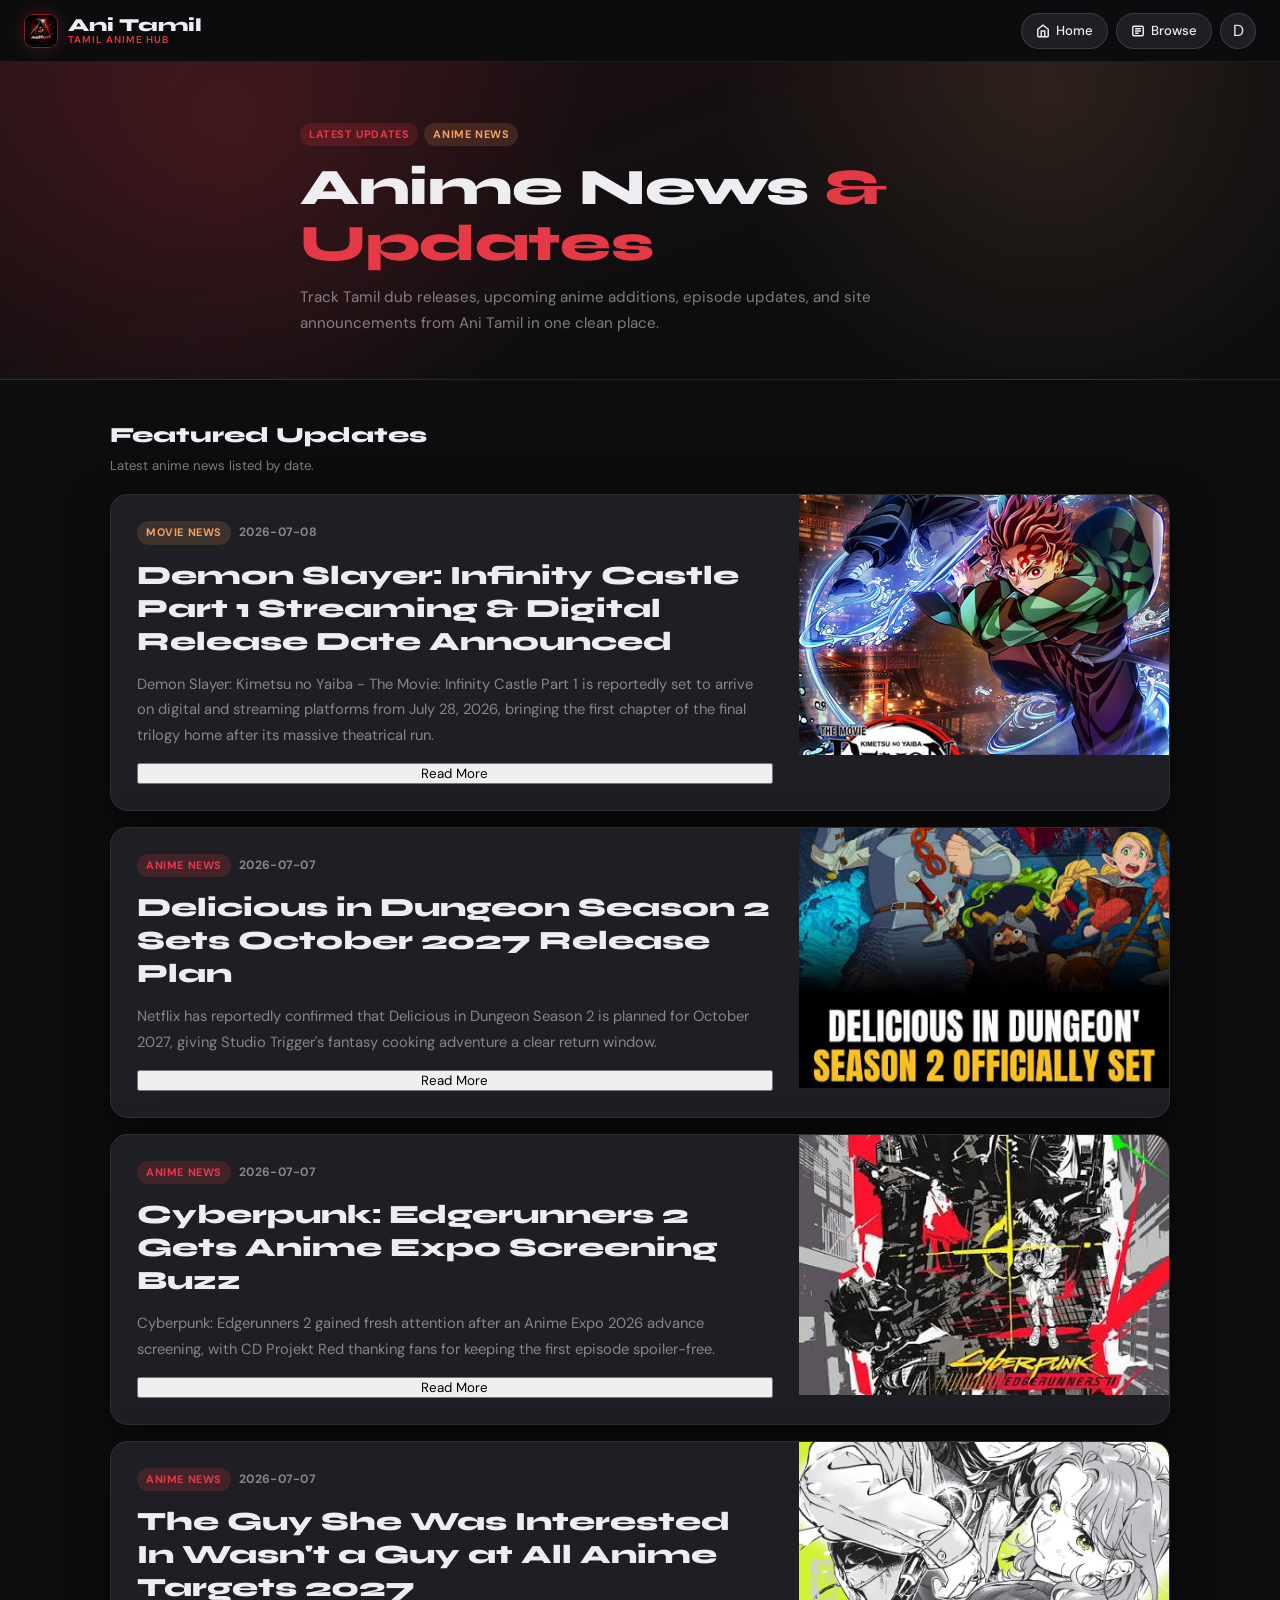
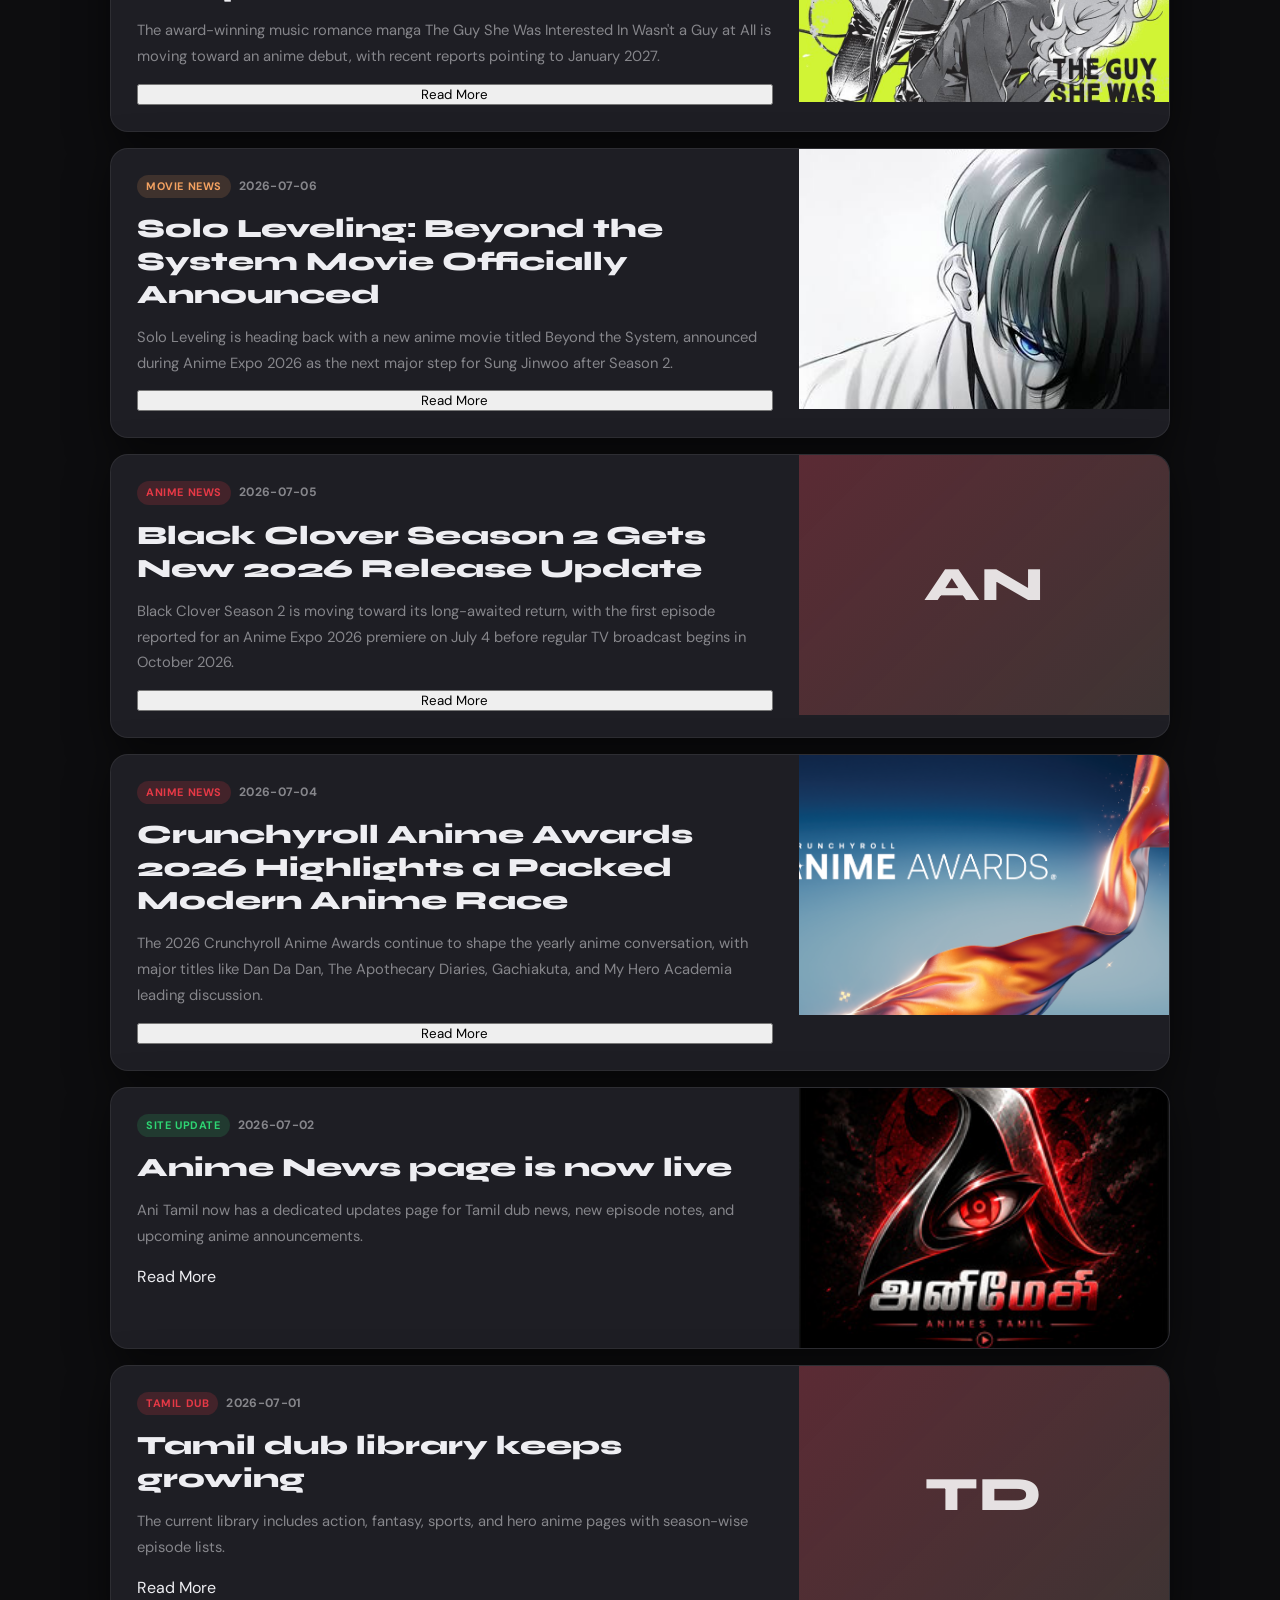
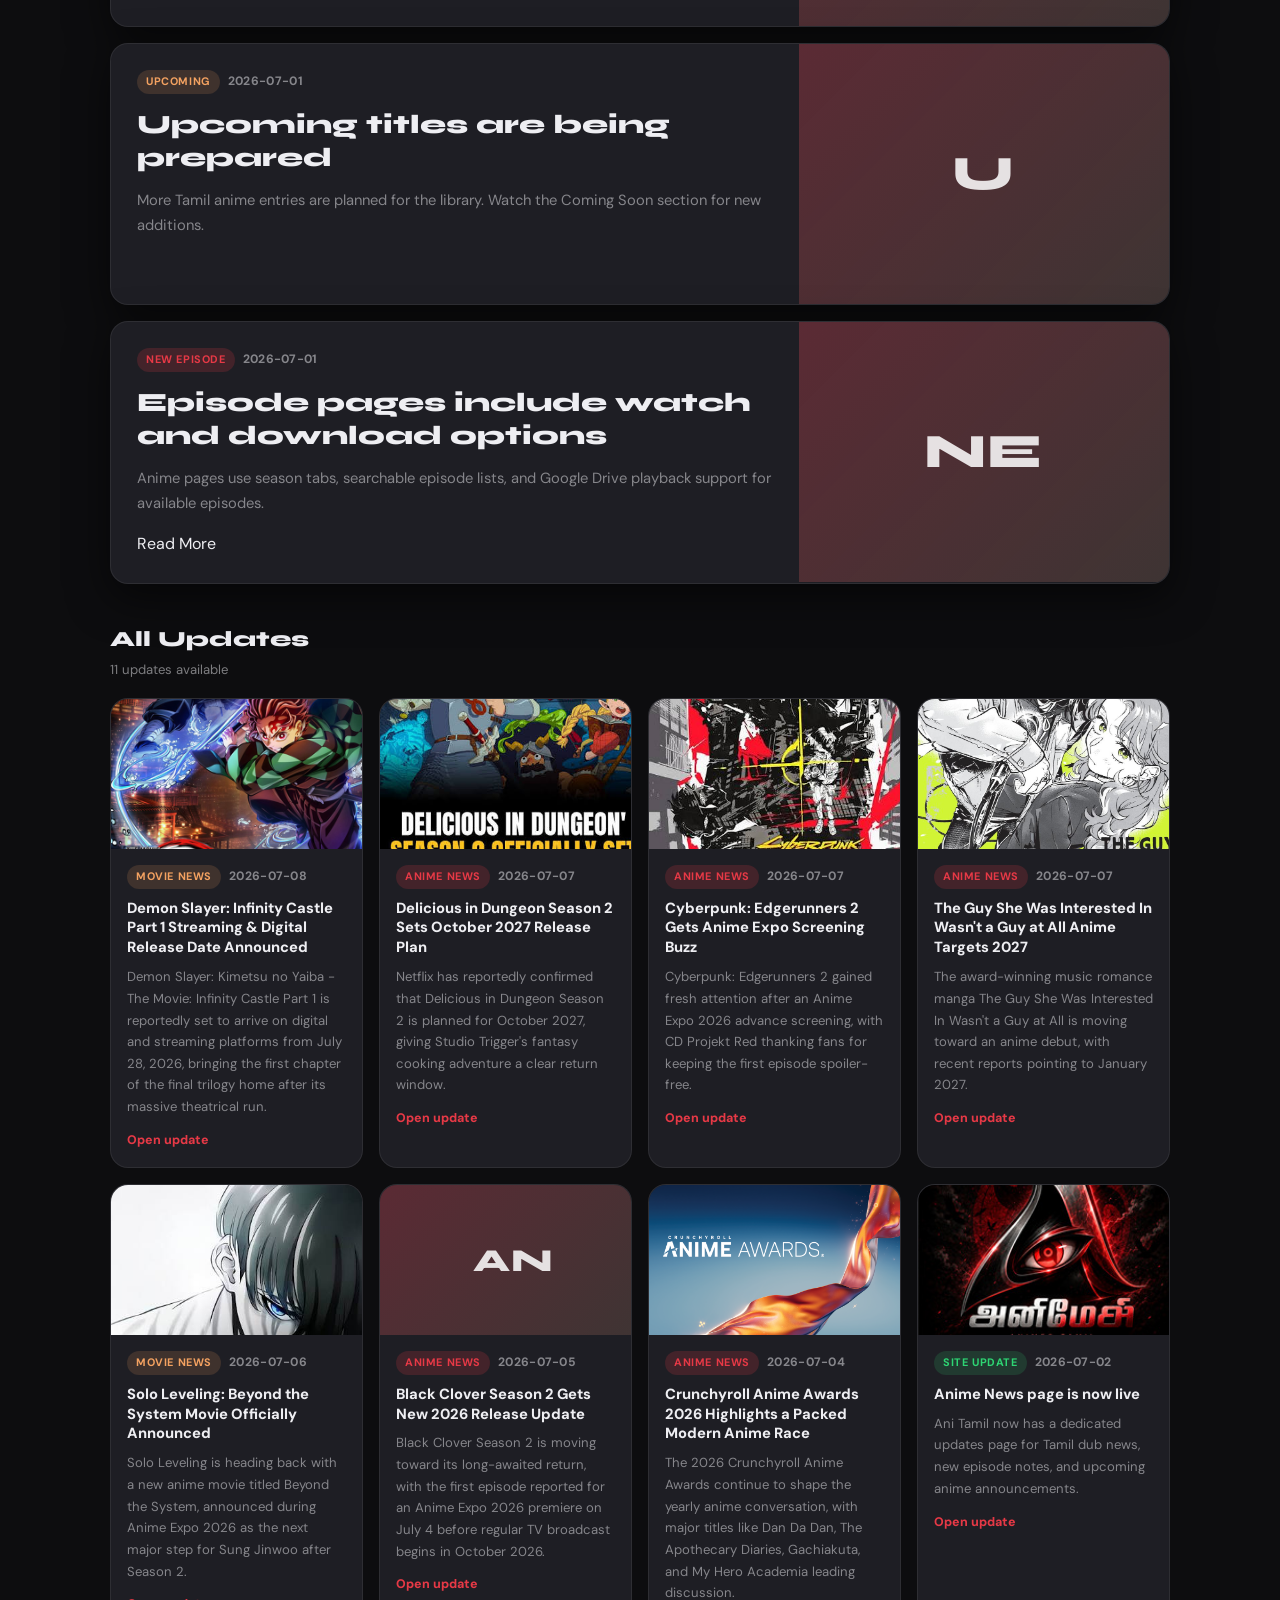
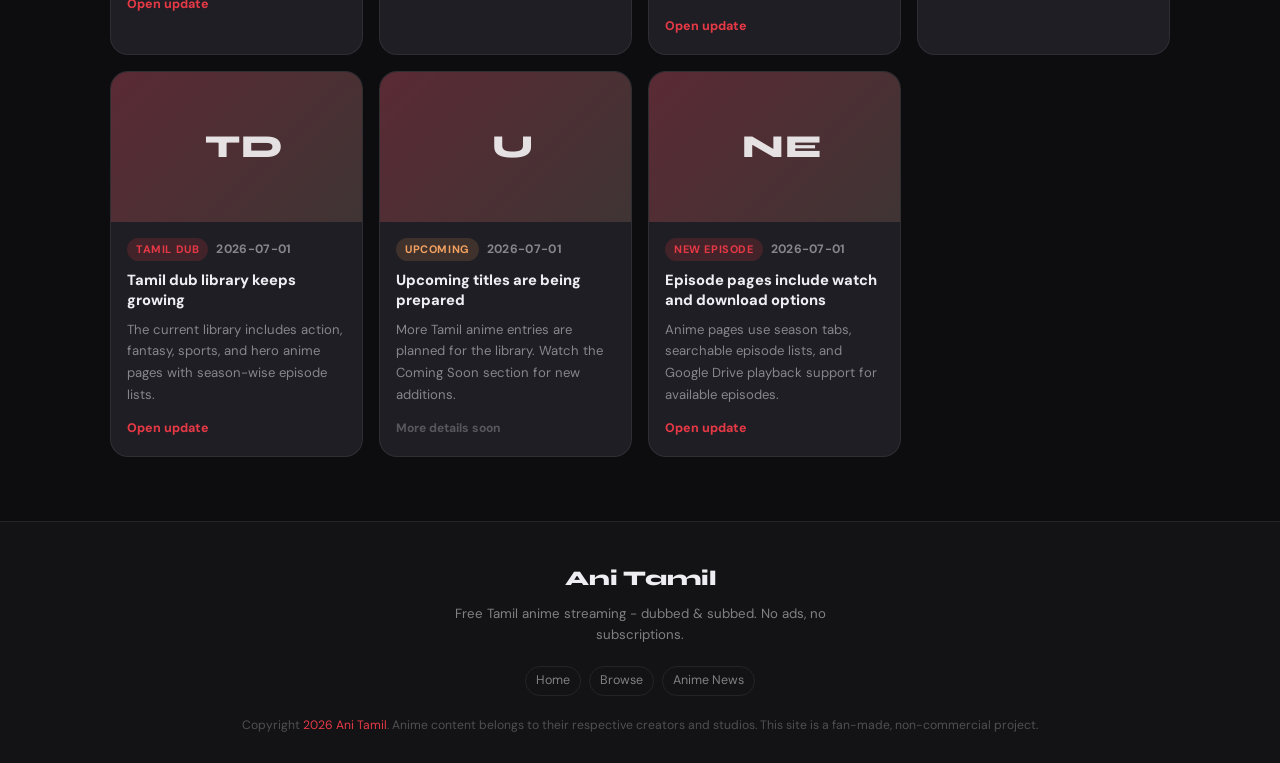
==== ANIMES-NEWS.html @ 76992965 "10" ====
<!DOCTYPE html>
<html lang="en" data-theme="dark">
<head>
  <meta charset="UTF-8" />
  <meta name="viewport" content="width=device-width, initial-scale=1.0" />
  <meta name="google-site-verification" content="Bs-zn-4_h5NOEnhNXeSkznOBG7yhEcJbRddoLscS0Bg" />

  <link rel="canonical" href="https://ani-tamil.me/ANIMES-NEWS.html" />
  <meta name="robots" content="index, follow">
  <link rel="icon" type="image/png" href="ani-tamil-logo-nav.jpg" />
  <script async src="https://www.googletagmanager.com/gtag/js?id=G-4DX2DXGVDZ"></script>
  <script>
    window.dataLayer = window.dataLayer || [];
    function gtag() { dataLayer.push(arguments); }
    gtag('js', new Date());
    gtag('config', 'G-4DX2DXGVDZ');
  </script>
  <title>Anime News & Updates | Ani Tamil</title>
  <meta name="description" content="Latest Ani Tamil anime updates, Tamil dub news, upcoming releases, and site announcements." />
  <meta property="og:title" content="Anime News & Updates | Ani Tamil" />
  <meta property="og:description" content="Follow the latest anime updates, Tamil dub releases, and Ani Tamil site announcements." />
  <meta property="og:url" content="https://ani-tamil.me/ANIMES-NEWS.html" />
  <meta name="twitter:card" content="summary_large_image" />
  <link rel="stylesheet" href="style.css" />
  <link rel="stylesheet" href="ANIMES-NEWS.css" />
</head>
<body>

<nav class="navbar">
  <a href="index.html" class="nav-brand">
    <img class="nav-logo" src="ani-tamil-logo-nav.jpg" alt="Ani Tamil logo" width="34" height="34" decoding="async" />
    <div class="nav-title">
      Ani Tamil
      <span>Tamil Anime Hub</span>
    </div>
  </a>
  <div class="nav-spacer"></div>
  <div class="nav-actions">
    <a href="index.html" class="nav-btn">
      <svg width="14" height="14" viewBox="0 0 24 24" fill="none" stroke="currentColor" stroke-width="2.5"><path d="M3 9l9-7 9 7v11a2 2 0 0 1-2 2H5a2 2 0 0 1-2-2z"/><polyline points="9 22 9 12 15 12 15 22"/></svg>
      <span>Home</span>
    </a>
    <a href="home.html" class="nav-btn">
      <svg width="14" height="14" viewBox="0 0 24 24" fill="none" stroke="currentColor" stroke-width="2.5"><rect x="3" y="4" width="18" height="16" rx="2"/><path d="M7 8h10M7 12h10M7 16h6"/></svg>
      <span>Browse</span>
    </a>
    <button class="theme-toggle" id="themeToggle" aria-label="Toggle theme">D</button>
  </div>
</nav>

<section class="news-hero">
  <div class="container news-hero-inner">
    <div class="news-kicker fade-up">
      <span class="badge badge-red">Latest Updates</span>
      <span class="badge badge-gold">Anime News</span>
    </div>
    <h1 class="news-title fade-up delay-1">Anime News <span>& Updates</span></h1>
    <p class="news-subtitle fade-up delay-2">
      Track Tamil dub releases, upcoming anime additions, episode updates, and site announcements from Ani Tamil in one clean place.
    </p>
  </div>
</section>

<main class="news-main">
  <div class="container">
    <div class="news-section-header">
      <div>
        <h2 class="news-section-title">Featured Updates</h2>
        <p class="news-section-sub">Latest anime news listed by date.</p>
      </div>
    </div>

    <section class="featured-card fade-up" id="featuredNews"></section>

    <div class="news-section-header">
      <div>
        <h2 class="news-section-title">All Updates</h2>
        <p class="news-section-sub" id="newsCount">Loading updates...</p>
      </div>
    </div>

    <section class="news-grid" id="newsGrid"></section>
  </div>
</main>

<footer>
  <div class="footer-brand">Ani Tamil</div>
  <p class="footer-desc">Free Tamil anime streaming - dubbed & subbed. No ads, no subscriptions.</p>
  <div class="footer-links">
    <a href="index.html" class="footer-link">Home</a>
    <a href="home.html" class="footer-link">Browse</a>
    <a href="ANIMES-NEWS.html" class="footer-link">Anime News</a>
  </div>
  <div class="footer-copy">
    Copyright <span id="footerYear"></span> <span>Ani Tamil</span>. Anime content belongs to their respective creators and studios.
    This site is a fan-made, non-commercial project.
  </div>
</footer>

<script>
const NEWS_ITEMS = [
  {
    title: 'Demon Slayer: Infinity Castle Part 1 Streaming & Digital Release Date Announced',
    date: '2026-07-08',
    category: 'Movie News',
    summary: 'Demon Slayer: Kimetsu no Yaiba - The Movie: Infinity Castle Part 1 is reportedly set to arrive on digital and streaming platforms from July 28, 2026, bringing the first chapter of the final trilogy home after its massive theatrical run.',
    link: '#demon-slayer-infinity-castle-digital-release',
    image: 'DemonSlayerInfinityCastle-1.jpg',
    article: {
      eyebrow: 'Demon Slayer Movie Update',
      title: 'Demon Slayer: Infinity Castle Part 1 Streaming & Digital Release Date & Time Announced',
      intro: 'The wait is almost over for fans who missed Demon Slayer: Kimetsu no Yaiba - The Movie: Infinity Castle Part 1 in theatres. The first film in the final trilogy is now lined up for a digital and streaming release from July 28, 2026, giving viewers another chance to enter the shifting fortress where Tanjiro, the Hashira, and the Demon Slayer Corps begin their final war against Muzan Kibutsuji.',
      details: [
        'According to current release reports, Crunchyroll is expected to carry the film worldwide from July 28, 2026. Netflix availability is also mentioned for selected Asian regions, while India is expected to receive the movie through Crunchyroll. Digital purchase or pre-order availability may differ by country, so fans should check their local platform listing close to release day.',
        'Infinity Castle Part 1 adapts the opening stretch of the manga\'s final battle arc. After the Hashira Training Arc, Muzan pulls the Demon Slayer Corps into the Infinity Castle, a dangerous, ever-changing stronghold where the remaining Upper Rank demons wait. The movie places Tanjiro, Nezuko, Zenitsu, Inosuke, and the Hashira inside one of the franchise\'s most intense battlefields.',
        'The movie originally opened in Japan on July 18, 2025, before expanding internationally. Its theatrical run became one of the biggest anime movie events of the year, powered by ufotable\'s animation, emotional character moments, and the long-awaited start of Demon Slayer\'s endgame.',
        'For Tamil anime fans, this release is important because it finally makes the film easier to revisit from home after the cinema window. Viewers who want the full emotional impact should finish the Hashira Training Arc before watching, since Infinity Castle begins directly from that setup.'
      ],
      facts: [
        ['Streaming date', 'July 28, 2026'],
        ['Expected platform', 'Crunchyroll'],
        ['Netflix availability', 'Selected Asian regions'],
        ['India availability', 'Expected on Crunchyroll'],
        ['Movie position', 'Part 1 of the final Infinity Castle trilogy']
      ],
      note: 'Release timing can vary by country and platform. Check the local Crunchyroll, Netflix, or Prime Video listing on July 28 for the exact unlock time in your region.'
    }
  },


  {
    title: 'Black Clover Season 2 Gets New 2026 Release Update',
    date: '2026-07-05',
    category: 'Anime News',
    summary: 'Black Clover Season 2 is moving toward its long-awaited return, with the first episode reported for an Anime Expo 2026 premiere on July 4 before regular TV broadcast begins in October 2026.',
    link: '#black-clover-season-2-update',
    image: 'BlackClover-S2.jpg',
    article: {
      eyebrow: 'Black Clover Return Update',
      title: 'Black Clover Season 2 Update: Anime Expo Premiere, October 2026 Broadcast, and Streaming Details',
      intro: 'Black Clover is finally stepping back into the anime spotlight. After years of waiting since the original TV anime ended in March 2021, the new season now has a clearer 2026 path: an early first-episode premiere at Anime Expo 2026, followed by a regular broadcast window in October 2026.',
      details: [
        'The latest update reports that Black Clover Season 2 will screen its first episode at Anime Expo 2026 on July 4, 2026. The special premiere is listed for the Peacock Theater, with director Ayataka Tanemura and Asta voice actor Gakuto Kajiwara expected to appear during the panel.',
        'After that early showcase, the season is scheduled to begin regular broadcasting in October 2026 on TV Tokyo and affiliated Japanese networks. Crunchyroll is also expected to stream the new season for international viewers, making it the main platform to watch for global release updates.',
        'Studio Pierrot returns for the anime, keeping the production connected to the original 170-episode TV run. Ayataka Tanemura, who worked on the later part of the original anime and directed Black Clover: Sword of the Wizard King, is attached as director. Keiichiro Ochi is listed for series composition, with Itsuko Takeda and Kumiko Tokunaga returning on character design duties.',
        'The new season continues the story of Asta and Yuno, two rivals chasing the same impossible dream of becoming the Wizard King. For fans, the important point is that this is not a reboot. It is the long-awaited continuation of the anime after the 2023 Netflix film kept the franchise alive on screen.',
        'One small naming point matters: many international fans remember Black Clover as four seasons because of home-video and streaming divisions. However, this comeback is being promoted as Season 2 in newer announcements because it follows the original continuous Japanese TV run as a new major phase.'
      ],
      facts: [
        ['Anime Expo premiere', 'July 4, 2026'],
        ['TV broadcast window', 'October 2026'],
        ['Japanese network', 'TV Tokyo and affiliates'],
        ['Global streaming', 'Crunchyroll expected'],
        ['Studio', 'Pierrot']
      ],
      note: 'The October 2026 broadcast window is reported, but an exact weekly premiere date and regional streaming time may still be confirmed later by the official platforms.'
    }
  },


  {
    title: 'Solo Leveling: Beyond the System Movie Officially Announced',
    date: '2026-07-06',
    category: 'Movie News',
    summary: 'Solo Leveling is heading back with a new anime movie titled Beyond the System, announced during Anime Expo 2026 as the next major step for Sung Jinwoo after Season 2.',
    link: '#solo-leveling-beyond-the-system-movie',
    image: 'SoloLeveling-BeyondTheSystem.jpg',
    article: {
      eyebrow: 'Solo Leveling Movie Update',
      title: 'Solo Leveling: Beyond the System Movie Announced After Season 2',
      intro: 'Solo Leveling fans finally have the franchise\'s next big anime update. A new movie titled Solo Leveling: Beyond the System was announced during Anime Expo 2026, positioning the project as the next major continuation after the success of Season 2.',
      details: [
        'The announcement confirms that Solo Leveling is moving into a feature-film format rather than immediately revealing a standard Season 3 broadcast window. The movie is expected to continue Sung Jinwoo\'s story, though a full official plot synopsis has not yet been shared.',
        'A teaser-style reveal has been reported, but the production side has not locked in a public release date. That means fans should treat the movie as confirmed, while the theatrical or streaming timing remains open until Aniplex, Crunchyroll, or the production committee gives the next update.',
        'The move makes sense for the franchise. Solo Leveling has been one of the biggest modern action anime titles globally, with A-1 Pictures\' animation, Hiroyuki Sawano\'s music, and Sung Jinwoo\'s power-scaling story helping it break out beyond regular seasonal anime circles.',
        'For viewers catching up, the safest order is Season 1, Season 2: Arise from the Shadow, and then Beyond the System when it releases. Until the official release date lands, fans should watch the franchise\'s official accounts and Crunchyroll news for confirmation.'
      ],
      facts: [
        ['Project', 'Solo Leveling: Beyond the System'],
        ['Format', 'Anime movie'],
        ['Announced at', 'Anime Expo 2026'],
        ['Release date', 'Not announced yet'],
        ['Story status', 'Continuation after Season 2']
      ],
      note: 'The movie is confirmed by current reliable reports, but the exact release date and final plot details are still pending official follow-up.'
    }
  },


  {
    title: 'Delicious in Dungeon Season 2 Sets October 2027 Release Plan',
    date: '2026-07-07',
    category: 'Anime News',
    summary: 'Netflix has reportedly confirmed that Delicious in Dungeon Season 2 is planned for October 2027, giving Studio Trigger\'s fantasy cooking adventure a clear return window.',
    link: '#delicious-in-dungeon-season-2-release',
    image: 'DeliciousInDungeon-S2.jpg',
    article: {
      eyebrow: 'Netflix Anime Update',
      title: 'Delicious in Dungeon Season 2 Planned for October 2027',
      intro: 'Delicious in Dungeon is preparing for its next course. After the first season became one of Netflix\'s standout anime releases, Season 2 is now reportedly planned for an October 2027 premiere window.',
      details: [
        'The update was tied to Anime Expo news, with Netflix and Studio Trigger\'s return keeping the fantasy adventure firmly on the long-term anime calendar. While the date is not immediate, the window gives fans a clearer idea of when Laios and his party will continue their dungeon journey.',
        'Season 1 followed the group as they survived the dungeon by cooking monsters while searching for Falin. Season 2 is expected to push deeper into the manga\'s later story material, with bigger lore, darker turns, and more of the food-meets-fantasy worldbuilding that made the anime stand out.',
        'The long wait may actually help the show. Trigger\'s animation quality and the careful adaptation style were major strengths in Season 1, so a 2027 window suggests the production is being given room instead of being rushed.',
        'For anime fans who enjoy adventure stories with strong character writing, Delicious in Dungeon remains one of the safest recommendations on Netflix.'
      ],
      facts: [
        ['Series', 'Delicious in Dungeon Season 2'],
        ['Release window', 'October 2027'],
        ['Platform', 'Netflix'],
        ['Studio', 'Trigger'],
        ['Genre', 'Fantasy adventure']
      ],
      note: 'The reported window is October 2027. A specific day and global release time may be confirmed closer to launch.'
    }
  },


  {
    title: 'Cyberpunk: Edgerunners 2 Gets Anime Expo Screening Buzz',
    date: '2026-07-07',
    category: 'Anime News',
    summary: 'Cyberpunk: Edgerunners 2 gained fresh attention after an Anime Expo 2026 advance screening, with CD Projekt Red thanking fans for keeping the first episode spoiler-free.',
    link: '#cyberpunk-edgerunners-2-anime-expo-screening',
    image: 'CyberpunkEdgerunners2.jpg',
    article: {
      eyebrow: 'Cyberpunk Anime Update',
      title: 'Cyberpunk: Edgerunners 2 Builds Hype After Anime Expo Screening',
      intro: 'Cyberpunk: Edgerunners 2 is already creating noise before its wide release. After an advance first-episode screening at Anime Expo 2026, CD Projekt Red publicly thanked thousands of attendees for not leaking major spoilers.',
      details: [
        'The screening gave fans an early look at the follow-up to Studio Trigger\'s acclaimed Cyberpunk: Edgerunners. The original anime became a major Netflix hit in 2022, praised for its emotional story, violent Night City energy, and sharp visual identity.',
        'The new project is expected to tell a fresh Cyberpunk story rather than simply repeat David and Lucy\'s arc. That makes the secrecy around the first episode especially important, because the sequel\'s characters, tone, and central conflict are still part of the reveal strategy.',
        'CD Projekt Red\'s response shows how carefully the team is handling early fan access. In an era where major reveals often leak instantly, a spoiler-free premiere gives the anime more room to build official hype.',
        'For viewers, the key takeaway is simple: Edgerunners 2 is active, visible, and moving through public preview stages. Netflix and the Cyberpunk channels should remain the main places to watch for release timing.'
      ],
      facts: [
        ['Project', 'Cyberpunk: Edgerunners 2'],
        ['Event', 'Anime Expo 2026 advance screening'],
        ['Studio connection', 'Studio Trigger'],
        ['Platform expectation', 'Netflix'],
        ['Release timing', 'Awaiting official date']
      ],
      note: 'The screening happened for attendees, but wider release timing should still be treated as pending until Netflix or the official Cyberpunk channels confirm it.'
    }
  },


  {
    title: 'The Guy She Was Interested In Wasn\'t a Guy at All Anime Targets 2027',
    date: '2026-07-07',
    category: 'Anime News',
    summary: 'The award-winning music romance manga The Guy She Was Interested In Wasn\'t a Guy at All is moving toward an anime debut, with recent reports pointing to January 2027.',
    link: '#the-guy-she-was-interested-in-wasnt-a-guy-at-all-anime',
    image: 'TheGuySheWasInterestedIn-WasntAGuyAtAll.jpg',
    article: {
      eyebrow: 'New Anime Adaptation',
      title: 'The Guy She Was Interested In Wasn\'t a Guy at All Anime Moves Toward 2027 Debut',
      intro: 'The Guy She Was Interested In Wasn\'t a Guy at All is getting ready to bring its green-tinted music romance to anime. The manga by Sumiko Arai has grown a strong international fanbase, and recent Anime Expo-linked reports point to a January 2027 debut window.',
      details: [
        'The story follows Aya, a high school girl who falls for a cool record-store clerk, not realizing that the person behind the look is actually her female classmate Mitsuki. Music, identity, and quiet emotional discovery sit at the heart of the series.',
        'The manga is already known for its distinctive black, white, and neon-green visual identity. That makes the anime adaptation especially interesting, because fans will be watching closely to see how the production translates the manga\'s instantly recognizable style into motion.',
        'The project also carries extra attention because Western rock music is central to the series. Recent reports mention major music-related details around the adaptation, adding to the feeling that this could become one of 2027\'s most talked-about romance anime.',
        'For viewers who enjoy grounded character drama, music culture, and slow-burn romance, this is one to keep on the watchlist.'
      ],
      facts: [
        ['Series', 'The Guy She Was Interested In Wasn\'t a Guy at All'],
        ['Original creator', 'Sumiko Arai'],
        ['Reported debut', 'January 2027'],
        ['Source material', 'Manga'],
        ['Genre', 'Music romance']
      ],
      note: 'The anime adaptation is confirmed, while the exact broadcast and streaming details should be checked again when official platform listings go live.'
    }
  },


  {
    title: 'Crunchyroll Anime Awards 2026 Highlights a Packed Modern Anime Race',
    date: '2026-07-04',
    category: 'Anime News',
    summary: 'The 2026 Crunchyroll Anime Awards continue to shape the yearly anime conversation, with major titles like Dan Da Dan, The Apothecary Diaries, Gachiakuta, and My Hero Academia leading discussion.',
    link: '#crunchyroll-anime-awards-2026-anime-race',
    image: 'CrunchyrollAnimeAwards2026.png',
    article: {
      eyebrow: 'Anime Awards Update',
      title: 'Crunchyroll Anime Awards 2026 Shows How Competitive Modern Anime Has Become',
      intro: 'The Crunchyroll Anime Awards remain one of the biggest global anime talking points each year, and the 2026 edition underlines just how crowded the modern anime field has become.',
      details: [
        'The 2026 awards cycle has drawn attention because several major series are competing across high-profile categories. Dan Da Dan, The Apothecary Diaries, Gachiakuta, My Hero Academia, Takopi\'s Original Sin, and The Summer Hikaru Died have all been central to fan discussion.',
        'Awards are never the only way to judge anime quality, but they do show which titles are cutting through globally. Action, mystery, romance, dark drama, and experimental storytelling are all represented in the current conversation.',
        'For Tamil anime fans, the awards are useful because they act like a discovery map. Even if a viewer does not follow every seasonal release, the nominee list helps point toward the shows that are shaping the larger anime community.',
        'The bigger story is that anime is no longer dominated by one or two giant franchises each year. The field is wider, more varied, and more competitive, which is good news for fans looking for fresh recommendations.'
      ],
      facts: [
        ['Event', 'Crunchyroll Anime Awards 2026'],
        ['Focus', 'Best anime of the previous eligibility year'],
        ['Major discussion titles', 'Dan Da Dan, The Apothecary Diaries, Gachiakuta'],
        ['Format', 'Global anime awards'],
        ['Fan value', 'Discovery and yearly anime ranking']
      ],
      note: 'Awards discussion changes as winners and fan voting details update, so category results should be checked from Crunchyroll directly for final records.'
    }
  },


  {
    title: 'Anime News page is now live',
    date: '2026-07-02',
    category: 'Site Update',
    summary: 'Ani Tamil now has a dedicated updates page for Tamil dub news, new episode notes, and upcoming anime announcements.',
    link: 'home.html',
    image: 'ani-tamil-logo-nav.jpg'
  },
  {
    title: 'Tamil dub library keeps growing',
    date: '2026-07-01',
    category: 'Tamil Dub',
    summary: 'The current library includes action, fantasy, sports, and hero anime pages with season-wise episode lists.',
    link: 'home.html'
  },
  {
    title: 'Upcoming titles are being prepared',
    date: '2026-07-01',
    category: 'Upcoming',
    summary: 'More Tamil anime entries are planned for the library. Watch the Coming Soon section for new additions.'
  },
  {
    title: 'Episode pages include watch and download options',
    date: '2026-07-01',
    category: 'New Episode',
    summary: 'Anime pages use season tabs, searchable episode lists, and Google Drive playback support for available episodes.',
    link: 'home.html'
  }
];

const root = document.documentElement;
const themeBtn = document.getElementById('themeToggle');
const saved = localStorage.getItem('theme') || 'dark';
root.setAttribute('data-theme', saved);
themeBtn.textContent = saved === 'dark' ? 'D' : 'L';

themeBtn.addEventListener('click', () => {
  const next = root.getAttribute('data-theme') === 'dark' ? 'light' : 'dark';
  root.setAttribute('data-theme', next);
  themeBtn.textContent = next === 'dark' ? 'D' : 'L';
  localStorage.setItem('theme', next);
});

document.getElementById('footerYear').textContent = new Date().getFullYear();

function categoryClass(category) {
  if (category === 'Site Update') return 'badge-green';
  if (category === 'Upcoming') return 'badge-gold';
  if (category === 'Movie News') return 'badge-gold';
  if (category === 'Anime News') return 'badge-red';
  return 'badge-red';
}

function renderVisual(item, className) {
  const label = item.category.split(' ').map(word => word[0]).join('').slice(0, 2);
  if (item.blankImage) return `<div class="${className} visual-empty" aria-label="Image will be added later"></div>`;
  if (!item.image) return `<div class="${className}" aria-hidden="true">${label}</div>`;
  return `
    <div class="${className}">
      <img src="${item.image}" alt="${item.title}" loading="lazy" decoding="async" onerror="this.parentElement.textContent='${label}'">
    </div>`;
}

function getSortedItems() {
  return [...NEWS_ITEMS].sort((a, b) => new Date(b.date) - new Date(a.date));
}

function renderFeatured(items) {
  const featured = document.getElementById('featuredNews');
  featured.innerHTML = '';
  items.forEach((item, sortedIndex) => {
    const card = document.createElement('article');
    card.className = 'featured-item';
    card.style.animationDelay = (sortedIndex * 0.04) + 's';
    card.innerHTML = `
      <div class="featured-content">
        <div class="news-meta">
          <span class="badge ${categoryClass(item.category)}">${item.category}</span>
          <span class="news-date">${item.date}</span>
        </div>
        <h3 class="featured-title">${item.title}</h3>
        <p class="featured-summary">${item.summary}</p>
        ${item.article ? `<button class="btn-primary article-toggle" type="button" aria-expanded="false" data-open-label="Show Less" data-closed-label="Read More">Read More</button>` : item.link ? `<a class="btn-primary" href="${item.link}">Read More</a>` : ''}
      </div>
      ${renderVisual(item, 'featured-visual')}
      ${item.article ? renderInlineArticle(item) : ''}
    `;
    featured.appendChild(card);
  });
}

function renderNews(items) {
  const grid = document.getElementById('newsGrid');
  const count = document.getElementById('newsCount');
  grid.innerHTML = '';
  items.forEach((item, index) => {
    const card = document.createElement('article');
    card.className = 'news-card fade-up';
    card.style.animationDelay = (index * 0.05) + 's';
    card.innerHTML = `
      ${renderVisual(item, 'news-thumb')}
      <div class="news-card-body">
        <div class="news-meta">
          <span class="badge ${categoryClass(item.category)}">${item.category}</span>
          <span class="news-date">${item.date}</span>
        </div>
        <h3 class="news-card-title">${item.title}</h3>
        <p class="news-card-summary">${item.summary}</p>
        ${item.article ? `<button class="news-card-link article-toggle" type="button" aria-expanded="false" data-open-label="Close update" data-closed-label="Open update">Open update</button>${renderInlineArticle(item)}` : item.link ? `<a class="news-card-link" href="${item.link}">Open update</a>` : '<p class="news-empty-link">More details soon</p>'}
      </div>
    `;
    grid.appendChild(card);
  });
  count.textContent = `${items.length} updates available`;
}

function renderInlineArticle(item) {
  if (!item.article) return '';
  return `
    <div class="inline-article" hidden>
    <div class="article-label">${item.article.eyebrow}</div>
    <h2>${item.article.title}</h2>
    <p class="article-lead">${item.article.intro}</p>
    <div class="article-facts">
      ${item.article.facts.map(([label, value]) => `
        <div class="article-fact">
          <span>${label}</span>
          <strong>${value}</strong>
        </div>
      `).join('')}
    </div>
    ${item.article.details.map(paragraph => `<p>${paragraph}</p>`).join('')}
    <p class="article-note">${item.article.note}</p>
    </div>
  `;
}

const sortedNewsItems = getSortedItems();
renderFeatured(sortedNewsItems);
renderNews(sortedNewsItems);

function setArticleOpen(button) {
  const card = button.closest('.featured-item, .news-card');
  const article = card ? card.querySelector('.inline-article') : button.nextElementSibling;
  if (!article) return;
  const open = article.hasAttribute('hidden');
  if (open) {
    article.removeAttribute('hidden');
    button.setAttribute('aria-expanded', 'true');
    button.textContent = button.dataset.openLabel;
  } else {
    article.setAttribute('hidden', '');
    button.setAttribute('aria-expanded', 'false');
    button.textContent = button.dataset.closedLabel;
  }
}

document.querySelectorAll('.article-toggle').forEach(button => {
  button.addEventListener('click', () => setArticleOpen(button));
});
</script>
</body>
</html>
---- style.css ----
/* ============================================================
   αηιмєѕ தமிழ் — Global Stylesheet
   Fonts: Clash Display (headings) + DM Sans (body)
   ============================================================ */

@import url('https://fonts.googleapis.com/css2?family=DM+Sans:ital,opsz,wght@0,9..40,300;0,9..40,400;0,9..40,500;0,9..40,600;0,9..40,700;1,9..40,400&family=Syne:wght@700;800&display=swap');

/* ── CSS Variables ── */
:root {
  /* Brand */
  --accent:        #e63946;
  --accent-dim:    rgba(230, 57, 70, 0.18);
  --accent-glow:   rgba(230, 57, 70, 0.35);
  --gold:          #f4a261;

  /* Dark theme (default) */
  --bg:            #0d0d0f;
  --bg2:           #131316;
  --bg3:           #1a1a1f;
  --surface:       #1e1e24;
  --surface2:      #25252d;
  --border:        rgba(255,255,255,0.07);
  --border-strong: rgba(255,255,255,0.13);
  --text:          #eeeef2;
  --text-muted:    rgba(238,238,242,0.50);
  --text-faint:    rgba(238,238,242,0.28);
  --shadow:        rgba(0,0,0,0.55);

  /* Misc */
  --radius:        12px;
  --radius-lg:     18px;
  --radius-xl:     24px;
  --transition:    0.22s cubic-bezier(0.4,0,0.2,1);
  --font-head:     'Syne', sans-serif;
  --font-body:     'DM Sans', sans-serif;
}

[data-theme="light"] {
  --bg:            #f5f5f7;
  --bg2:           #efefef;
  --bg3:           #e8e8ec;
  --surface:       #ffffff;
  --surface2:      #f0f0f4;
  --border:        rgba(0,0,0,0.08);
  --border-strong: rgba(0,0,0,0.15);
  --text:          #111114;
  --text-muted:    rgba(17,17,20,0.52);
  --text-faint:    rgba(17,17,20,0.30);
  --shadow:        rgba(0,0,0,0.12);
}

/* ── Reset & Base ── */
*, *::before, *::after { box-sizing: border-box; margin: 0; padding: 0; }

html {
  scroll-behavior: smooth;
  -webkit-tap-highlight-color: transparent;
}

body {
  font-family: var(--font-body);
  background: var(--bg);
  color: var(--text);
  line-height: 1.6;
  min-height: 100vh;
  transition: background var(--transition), color var(--transition);
}

img { display: block; max-width: 100%; }
a   { color: inherit; text-decoration: none; }
button { cursor: pointer; font-family: var(--font-body); }

/* ── Scrollbar ── */
::-webkit-scrollbar { width: 6px; }
::-webkit-scrollbar-track { background: transparent; }
::-webkit-scrollbar-thumb { background: var(--surface2); border-radius: 99px; }

/* ── Navbar ── */
.navbar {
  position: sticky;
  top: 0;
  z-index: 1000;
  height: 62px;
  background: rgba(13,13,15,0.82);
  backdrop-filter: blur(18px) saturate(160%);
  -webkit-backdrop-filter: blur(18px) saturate(160%);
  border-bottom: 1px solid var(--border);
  display: flex;
  align-items: center;
  padding: 0 24px;
  gap: 16px;
  transition: background var(--transition);
}

[data-theme="light"] .navbar {
  background: rgba(245,245,247,0.82);
}

.nav-brand {
  display: flex;
  align-items: center;
  gap: 10px;
  flex-shrink: 0;
}

.nav-logo {
  width: 34px;
  height: 34px;
  border-radius: 9px;
  object-fit: cover;
  flex-shrink: 0;
  border: 1px solid rgba(230, 57, 70, 0.55);
  background: #050505;
  box-shadow: 0 0 18px rgba(230, 57, 70, 0.22);
}

.nav-title {
  font-family: var(--font-head);
  font-size: 1.15rem;
  font-weight: 800;
  color: var(--text);
  letter-spacing: 0;
  line-height: 1;
}

.nav-title span {
  display: block;
  font-size: 0.62rem;
  font-weight: 600;
  color: var(--accent);
  letter-spacing: 1px;
  text-transform: uppercase;
  font-family: var(--font-body);
}

.nav-spacer { flex: 1; }

.nav-actions {
  display: flex;
  align-items: center;
  gap: 8px;
}

.nav-btn {
  display: flex;
  align-items: center;
  gap: 6px;
  height: 36px;
  padding: 0 14px;
  border-radius: 99px;
  border: 1px solid var(--border-strong);
  background: var(--surface);
  color: var(--text);
  font-size: 0.82rem;
  font-weight: 500;
  transition: all var(--transition);
}

.nav-btn:hover {
  background: var(--surface2);
  border-color: var(--accent);
  color: var(--accent);
}

.nav-btn.home-btn {
  background: var(--accent);
  border-color: var(--accent);
  color: #fff;
  font-weight: 600;
}

.nav-btn.home-btn:hover {
  opacity: 0.88;
  color: #fff;
}

/* Theme toggle */
.theme-toggle {
  width: 36px;
  height: 36px;
  border-radius: 50%;
  border: 1px solid var(--border-strong);
  background: var(--surface);
  color: var(--text);
  display: flex;
  align-items: center;
  justify-content: center;
  font-size: 1rem;
  transition: all var(--transition);
}

.theme-toggle:hover {
  background: var(--surface2);
  border-color: var(--accent);
  transform: rotate(20deg);
}

/* ── Footer ── */
footer {
  background: var(--bg2);
  border-top: 1px solid var(--border);
  padding: 40px 24px 28px;
  text-align: center;
}

.footer-brand {
  font-family: var(--font-head);
  font-size: 1.3rem;
  font-weight: 800;
  color: var(--text);
  margin-bottom: 8px;
}

.footer-desc {
  font-size: 0.83rem;
  color: var(--text-muted);
  max-width: 400px;
  margin: 0 auto 20px;
  line-height: 1.6;
}

.footer-links {
  display: flex;
  justify-content: center;
  flex-wrap: wrap;
  gap: 8px;
  margin-bottom: 20px;
}

.footer-link {
  font-size: 0.78rem;
  color: var(--text-muted);
  padding: 4px 10px;
  border-radius: 99px;
  border: 1px solid var(--border);
  transition: all var(--transition);
}

.footer-link:hover {
  color: var(--accent);
  border-color: var(--accent);
}

.footer-copy {
  font-size: 0.76rem;
  color: var(--text-faint);
  margin-top: 12px;
}

.footer-copy span { color: var(--accent); }

/* ── Utility ── */
.container {
  max-width: 1100px;
  margin: 0 auto;
  padding: 0 20px;
}

.badge {
  display: inline-flex;
  align-items: center;
  gap: 4px;
  font-size: 0.68rem;
  font-weight: 700;
  text-transform: uppercase;
  letter-spacing: 0.6px;
  padding: 3px 9px;
  border-radius: 99px;
}

.badge-red   { background: var(--accent-dim); color: var(--accent); }
.badge-gold  { background: rgba(244,162,97,0.15); color: var(--gold); }
.badge-green { background: rgba(46,213,115,0.15); color: #2ed573; }

/* Skeleton loader */
@keyframes shimmer {
  0%   { background-position: -400px 0; }
  100% { background-position: 400px 0; }
}

.skeleton {
  background: linear-gradient(90deg, var(--surface) 25%, var(--surface2) 50%, var(--surface) 75%);
  background-size: 400px 100%;
  animation: shimmer 1.4s ease-in-out infinite;
  border-radius: var(--radius);
}

/* Animations */
@keyframes fadeUp {
  from { opacity: 0; transform: translateY(22px); }
  to   { opacity: 1; transform: translateY(0); }
}

@keyframes fadeIn {
  from { opacity: 0; }
  to   { opacity: 1; }
}

@keyframes scaleIn {
  from { opacity: 0; transform: scale(0.94); }
  to   { opacity: 1; transform: scale(1); }
}

.fade-up  { animation: fadeUp  0.5s ease both; }
.fade-in  { animation: fadeIn  0.4s ease both; }
.scale-in { animation: scaleIn 0.35s ease both; }

/* Stagger helpers */
.delay-1 { animation-delay: 0.08s; }
.delay-2 { animation-delay: 0.16s; }
.delay-3 { animation-delay: 0.24s; }
.delay-4 { animation-delay: 0.32s; }

/* ── Anime Card (shared) ── */
.anime-card {
  border-radius: var(--radius-lg);
  overflow: hidden;
  background: var(--surface);
  border: 1px solid var(--border);
  display: flex;
  flex-direction: column;
  transition: transform 0.3s cubic-bezier(0.34,1.56,0.64,1),
              box-shadow 0.3s ease,
              border-color 0.25s ease;
  cursor: pointer;
  position: relative;
}

.anime-card:hover {
  transform: translateY(-6px) scale(1.01);
  border-color: var(--accent);
  box-shadow: 0 16px 40px var(--accent-glow), 0 4px 16px var(--shadow);
}

.anime-card-poster {
  aspect-ratio: 2/3;
  width: 100%;
  object-fit: cover;
  transition: transform 0.4s ease, opacity 0.3s ease;
}

.anime-card:hover .anime-card-poster {
  transform: scale(1.06);
  opacity: 0.88;
}

.anime-card-body {
  padding: 10px 12px 14px;
  display: flex;
  flex-direction: column;
  gap: 7px;
  flex: 1;
}

.anime-card-title {
  font-size: 0.85rem;
  font-weight: 700;
  color: var(--text);
  line-height: 1.35;
  display: -webkit-box;
  -webkit-line-clamp: 2;
  -webkit-box-orient: vertical;
  overflow: hidden;
}

.anime-card-meta {
  font-size: 0.7rem;
  color: var(--text-muted);
  display: flex;
  align-items: center;
  gap: 6px;
  flex-wrap: wrap;
}

.anime-card-tags {
  display: flex;
  gap: 5px;
  flex-wrap: wrap;
  margin-top: auto;
}

/* ── Search ── */
.search-bar {
  display: flex;
  align-items: center;
  gap: 10px;
  background: var(--surface);
  border: 1.5px solid var(--border-strong);
  border-radius: 99px;
  padding: 0 18px;
  height: 48px;
  transition: border-color var(--transition), box-shadow var(--transition);
}

.search-bar:focus-within {
  border-color: var(--accent);
  box-shadow: 0 0 0 3px var(--accent-dim);
}

.search-bar svg { flex-shrink: 0; color: var(--text-muted); }

.search-input {
  flex: 1;
  border: none;
  outline: none;
  background: transparent;
  font-size: 0.9rem;
  font-family: var(--font-body);
  color: var(--text);
}

.search-input::placeholder { color: var(--text-faint); }

.search-clear {
  background: none;
  border: none;
  color: var(--text-muted);
  font-size: 1rem;
  display: none;
  line-height: 1;
  padding: 2px;
  border-radius: 50%;
  transition: color var(--transition);
}

.search-clear:hover { color: var(--accent); }

/* ── Section header ── */
.section-header {
  display: flex;
  align-items: flex-end;
  justify-content: space-between;
  margin-bottom: 18px;
  gap: 12px;
}

.section-title {
  font-family: var(--font-head);
  font-size: 1.35rem;
  font-weight: 800;
  color: var(--text);
  line-height: 1.15;
}

.section-sub {
  font-size: 0.78rem;
  color: var(--text-muted);
  margin-top: 3px;
  font-weight: 400;
}

/* ── Anime Grid ── */
.anime-grid {
  display: grid;
  grid-template-columns: repeat(auto-fill, minmax(155px, 1fr));
  gap: 16px;
}

/* ── Toast ── */
.toast {
  position: fixed;
  bottom: 24px;
  left: 50%;
  transform: translateX(-50%) translateY(80px);
  background: var(--surface2);
  border: 1px solid var(--border-strong);
  color: var(--text);
  padding: 10px 20px;
  border-radius: 99px;
  font-size: 0.84rem;
  font-weight: 500;
  box-shadow: 0 8px 32px var(--shadow);
  transition: transform 0.35s cubic-bezier(0.34,1.56,0.64,1), opacity 0.3s ease;
  opacity: 0;
  z-index: 9999;
  pointer-events: none;
  white-space: nowrap;
}

.toast.show {
  transform: translateX(-50%) translateY(0);
  opacity: 1;
}

/* ── Share Modal ── */
.modal-overlay {
  position: fixed;
  inset: 0;
  background: rgba(0,0,0,0.65);
  backdrop-filter: blur(6px);
  z-index: 5000;
  display: flex;
  align-items: flex-end;
  justify-content: center;
  opacity: 0;
  pointer-events: none;
  transition: opacity 0.25s ease;
}

.modal-overlay.open {
  opacity: 1;
  pointer-events: all;
}

.share-sheet {
  background: var(--surface);
  border: 1px solid var(--border);
  border-radius: var(--radius-xl) var(--radius-xl) 0 0;
  padding: 28px 24px 36px;
  width: 100%;
  max-width: 480px;
  transform: translateY(100%);
  transition: transform 0.35s cubic-bezier(0.34,1.56,0.64,1);
}

.modal-overlay.open .share-sheet {
  transform: translateY(0);
}

.share-handle {
  width: 38px;
  height: 4px;
  background: var(--border-strong);
  border-radius: 99px;
  margin: 0 auto 20px;
}

.share-title {
  font-family: var(--font-head);
  font-size: 1.1rem;
  font-weight: 800;
  text-align: center;
  margin-bottom: 20px;
  color: var(--text);
}

.share-grid {
  display: grid;
  grid-template-columns: repeat(4, 1fr);
  gap: 12px;
  margin-bottom: 16px;
}

.share-btn {
  display: flex;
  flex-direction: column;
  align-items: center;
  gap: 6px;
  padding: 14px 8px;
  border-radius: var(--radius);
  border: 1px solid var(--border);
  background: var(--bg2);
  color: var(--text);
  font-size: 0.7rem;
  font-weight: 600;
  transition: all var(--transition);
}

.share-btn:hover {
  background: var(--surface2);
  border-color: var(--border-strong);
  transform: translateY(-2px);
}

.share-btn .share-icon {
  font-size: 1.6rem;
  line-height: 1;
}

.share-copy-row {
  display: flex;
  gap: 8px;
  align-items: center;
  background: var(--bg2);
  border: 1px solid var(--border);
  border-radius: var(--radius);
  padding: 10px 14px;
}

.share-copy-url {
  flex: 1;
  font-size: 0.78rem;
  color: var(--text-muted);
  overflow: hidden;
  text-overflow: ellipsis;
  white-space: nowrap;
}

.share-copy-btn {
  background: var(--accent);
  color: #fff;
  border: none;
  border-radius: 8px;
  padding: 6px 14px;
  font-size: 0.75rem;
  font-weight: 700;
  flex-shrink: 0;
  transition: opacity var(--transition);
}

.share-copy-btn:hover { opacity: 0.85; }

/* ── Video Modal ── */
.video-modal {
  position: fixed;
  inset: 0;
  background: rgba(0,0,0,0.96);
  z-index: 8000;
  display: flex;
  flex-direction: column;
  opacity: 0;
  pointer-events: none;
  transition: opacity 0.28s ease;
}

.video-modal.open {
  opacity: 1;
  pointer-events: all;
}

.video-topbar {
  display: flex;
  align-items: center;
  gap: 12px;
  padding: 12px 16px;
  background: rgba(0,0,0,0.7);
  flex-shrink: 0;
}

.video-close {
  width: 36px;
  height: 36px;
  border-radius: 50%;
  background: rgba(255,255,255,0.1);
  border: none;
  color: #fff;
  font-size: 1.1rem;
  display: flex;
  align-items: center;
  justify-content: center;
  transition: background var(--transition);
  flex-shrink: 0;
}

.video-close:hover { background: rgba(255,255,255,0.2); }

.video-ep-info {
  flex: 1;
  overflow: hidden;
}

.video-anime-name {
  font-size: 0.75rem;
  color: rgba(255,255,255,0.55);
  white-space: nowrap;
  overflow: hidden;
  text-overflow: ellipsis;
}

.video-ep-name {
  font-size: 0.9rem;
  font-weight: 700;
  color: #fff;
  white-space: nowrap;
  overflow: hidden;
  text-overflow: ellipsis;
}

.video-wrap {
  flex: 1;
  position: relative;
  background: #000;
  overflow: hidden;
}

.video-iframe {
  position: absolute;
  inset: 0;
  width: 100%;
  height: 100%;
  border: none;
}

.video-loading {
  position: absolute;
  inset: 0;
  display: flex;
  flex-direction: column;
  align-items: center;
  justify-content: center;
  gap: 14px;
  color: rgba(255,255,255,0.6);
  font-size: 0.85rem;
}

.spinner {
  width: 36px;
  height: 36px;
  border: 3px solid rgba(255,255,255,0.15);
  border-top-color: var(--accent);
  border-radius: 50%;
  animation: spin 0.7s linear infinite;
}

@keyframes spin {
  to { transform: rotate(360deg); }
}

.video-controls {
  display: flex;
  align-items: center;
  justify-content: space-between;
  gap: 12px;
  padding: 10px 16px;
  background: rgba(0,0,0,0.7);
  flex-shrink: 0;
}

.video-nav-btn {
  display: flex;
  align-items: center;
  gap: 6px;
  height: 36px;
  padding: 0 16px;
  border-radius: 99px;
  border: 1px solid rgba(255,255,255,0.2);
  background: rgba(255,255,255,0.08);
  color: #fff;
  font-size: 0.8rem;
  font-weight: 600;
  transition: all var(--transition);
}

.video-nav-btn:hover:not(:disabled) {
  background: rgba(255,255,255,0.15);
  border-color: rgba(255,255,255,0.4);
}

.video-nav-btn:disabled {
  opacity: 0.3;
  cursor: not-allowed;
}

.video-ep-counter {
  font-size: 0.8rem;
  color: rgba(255,255,255,0.5);
  font-weight: 500;
}

/* ── Responsive ── */
@media (max-width: 768px) {
  .navbar { padding: 0 14px; height: 56px; }
  .nav-btn span { display: none; }
  .anime-grid { grid-template-columns: repeat(auto-fill, minmax(130px, 1fr)); gap: 12px; }
  .share-grid { grid-template-columns: repeat(4, 1fr); }
}

@media (max-width: 480px) {
  .anime-grid { grid-template-columns: repeat(2, 1fr); }
}
---- ANIMES-NEWS.css ----
/* ============================================================
   ANIMES-NEWS.css - Anime news page styles
   ============================================================ */

.news-hero {
  position: relative;
  overflow: hidden;
  border-bottom: 1px solid var(--border);
  background:
    radial-gradient(circle at 18% 20%, rgba(230,57,70,0.18), transparent 34%),
    radial-gradient(circle at 82% 10%, rgba(244,162,97,0.13), transparent 30%),
    linear-gradient(160deg, rgba(230,57,70,0.10), transparent 62%);
  padding: 58px 0 42px;
}

.news-hero-inner {
  position: relative;
  z-index: 1;
  max-width: 720px;
}

.news-kicker {
  display: inline-flex;
  align-items: center;
  gap: 6px;
  margin-bottom: 14px;
}

.news-title {
  font-family: var(--font-head);
  font-size: clamp(2rem, 5vw, 3.2rem);
  font-weight: 800;
  color: var(--text);
  line-height: 1.08;
  letter-spacing: -0.4px;
  margin-bottom: 14px;
}

.news-title span {
  color: var(--accent);
}

.news-subtitle {
  max-width: 580px;
  color: var(--text-muted);
  font-size: 0.95rem;
  line-height: 1.7;
}

.news-main {
  padding: 38px 0 64px;
}

.news-section-header {
  display: flex;
  align-items: flex-end;
  justify-content: space-between;
  gap: 16px;
  margin-bottom: 18px;
}

.news-section-title {
  font-family: var(--font-head);
  font-size: 1.35rem;
  font-weight: 800;
  color: var(--text);
}

.news-section-sub {
  color: var(--text-muted);
  font-size: 0.82rem;
  margin-top: 3px;
}

.featured-card {
  display: grid;
  gap: 16px;
  margin-bottom: 38px;
}

.featured-item {
  display: grid;
  grid-template-columns: minmax(0, 1.3fr) minmax(240px, 0.7fr);
  grid-template-rows: auto auto;
  align-items: start;
  gap: 0;
  overflow: hidden;
  background: var(--surface);
  border: 1px solid var(--border);
  border-radius: var(--radius-lg);
  box-shadow: 0 14px 42px var(--shadow);
  min-width: 0;
}

.featured-content {
  padding: 26px;
  display: flex;
  flex-direction: column;
  justify-content: center;
  gap: 14px;
  min-width: 0;
}

.featured-title {
  font-family: var(--font-head);
  font-size: clamp(1.2rem, 2.4vw, 1.65rem);
  font-weight: 800;
  color: var(--text);
  line-height: 1.25;
  overflow-wrap: anywhere;
}

.featured-summary {
  color: var(--text-muted);
  font-size: 0.92rem;
  line-height: 1.75;
  overflow-wrap: anywhere;
}

.news-meta {
  display: flex;
  align-items: center;
  flex-wrap: wrap;
  gap: 8px;
}

.news-date {
  color: var(--text-muted);
  font-size: 0.76rem;
  font-weight: 700;
  letter-spacing: 0.3px;
  text-transform: uppercase;
}

.featured-visual,
.news-thumb {
  min-height: 260px;
  background:
    linear-gradient(135deg, rgba(230,57,70,0.28), rgba(244,162,97,0.12)),
    var(--surface2);
  display: flex;
  align-items: center;
  justify-content: center;
  color: rgba(255,255,255,0.86);
  font-family: var(--font-head);
  font-size: 3rem;
  font-weight: 800;
  letter-spacing: 1px;
  align-self: start;
}

.featured-visual {
  height: 260px;
}

.featured-visual img,
.news-thumb img {
  width: 100%;
  height: 100%;
  object-fit: cover;
}

.visual-empty {
  background: var(--surface2);
  color: transparent;
}

.inline-article {
  background: var(--surface);
  border: 1px solid var(--border);
  border-radius: var(--radius-lg);
  box-shadow: 0 12px 34px var(--shadow);
  margin: -16px 0 38px;
  padding: 28px;
}

.inline-article {
  background: var(--surface2);
  box-shadow: none;
  margin: 6px 0 0;
  padding: 18px;
}

.featured-item > .inline-article {
  grid-column: 1 / -1;
  margin: 0;
  border-width: 1px 0 0;
  border-radius: 0;
}

.article-label {
  color: var(--accent);
  font-size: 0.74rem;
  font-weight: 900;
  letter-spacing: 0.7px;
  margin-bottom: 10px;
  text-transform: uppercase;
}

.inline-article h2 {
  color: var(--text);
  font-family: var(--font-head);
  font-size: clamp(1.25rem, 2.8vw, 1.8rem);
  font-weight: 800;
  line-height: 1.25;
  margin-bottom: 14px;
}

.inline-article p {
  color: var(--text-muted);
  font-size: 0.92rem;
  line-height: 1.78;
  margin-top: 15px;
}

.inline-article .article-lead {
  color: var(--text);
  font-size: 1rem;
}

.article-facts {
  display: grid;
  grid-template-columns: repeat(auto-fit, minmax(160px, 1fr));
  gap: 10px;
  margin: 22px 0 6px;
}

.article-fact {
  background: var(--surface2);
  border: 1px solid var(--border);
  border-radius: var(--radius);
  padding: 12px;
}

.article-fact span {
  color: var(--text-faint);
  display: block;
  font-size: 0.72rem;
  font-weight: 800;
  margin-bottom: 5px;
  text-transform: uppercase;
}

.article-fact strong {
  color: var(--text);
  font-size: 0.88rem;
  line-height: 1.35;
}

.inline-article .article-note {
  border-left: 3px solid var(--accent);
  color: var(--text);
  font-weight: 700;
  padding-left: 12px;
}

.news-grid {
  display: grid;
  grid-template-columns: repeat(auto-fill, minmax(250px, 1fr));
  gap: 16px;
}

.news-card {
  background: var(--surface);
  border: 1px solid var(--border);
  border-radius: var(--radius-lg);
  overflow: hidden;
  transition: transform var(--transition), border-color var(--transition), box-shadow var(--transition);
}

.news-card:hover {
  transform: translateY(-4px);
  border-color: var(--accent);
  box-shadow: 0 12px 32px var(--shadow);
}

.news-thumb {
  min-height: 150px;
  aspect-ratio: 16/9;
  font-size: 2rem;
}

.news-card-body {
  padding: 16px;
}

.news-card-title {
  color: var(--text);
  font-size: 0.92rem;
  font-weight: 800;
  line-height: 1.35;
  margin: 10px 0 8px;
}

.news-card-summary {
  color: var(--text-muted);
  font-size: 0.82rem;
  line-height: 1.65;
}

.news-card-link {
  background: none;
  border: 0;
  cursor: pointer;
  display: inline-flex;
  align-items: center;
  gap: 6px;
  color: var(--accent);
  font-family: inherit;
  font-size: 0.78rem;
  font-weight: 800;
  margin-top: 14px;
  padding: 0;
}

.news-empty-link {
  color: var(--text-faint);
  font-size: 0.76rem;
  font-weight: 700;
  margin-top: 14px;
}

@media (max-width: 820px) {
  .news-main {
    padding: 30px 0 54px;
  }

  .featured-item {
    grid-template-columns: 1fr;
  }

  .featured-visual {
    height: 190px;
    min-height: 190px;
    order: -1;
  }

  .news-grid {
    grid-template-columns: repeat(2, minmax(0, 1fr));
  }
}

@media (max-width: 600px) {
  .news-hero {
    padding: 38px 0 30px;
  }

  .news-section-header {
    align-items: flex-start;
    flex-direction: column;
    gap: 8px;
  }

  .featured-content {
    gap: 12px;
    padding: 18px;
  }

  .featured-title {
    font-size: 1.12rem;
  }

  .featured-summary {
    font-size: 0.86rem;
    line-height: 1.65;
  }

  .featured-visual {
    height: 168px;
    min-height: 168px;
  }

  .inline-article {
    border-radius: var(--radius);
    margin: -14px 0 32px;
    padding: 18px;
  }

  .inline-article {
    margin: 4px 0 0;
    padding: 14px;
  }

  .inline-article .article-lead {
    font-size: 0.94rem;
  }

  .inline-article p {
    font-size: 0.86rem;
    line-height: 1.68;
  }

  .article-facts {
    grid-template-columns: 1fr;
  }

  .news-card-body {
    padding: 14px;
  }

  .news-grid {
    grid-template-columns: 1fr;
    gap: 14px;
  }
}
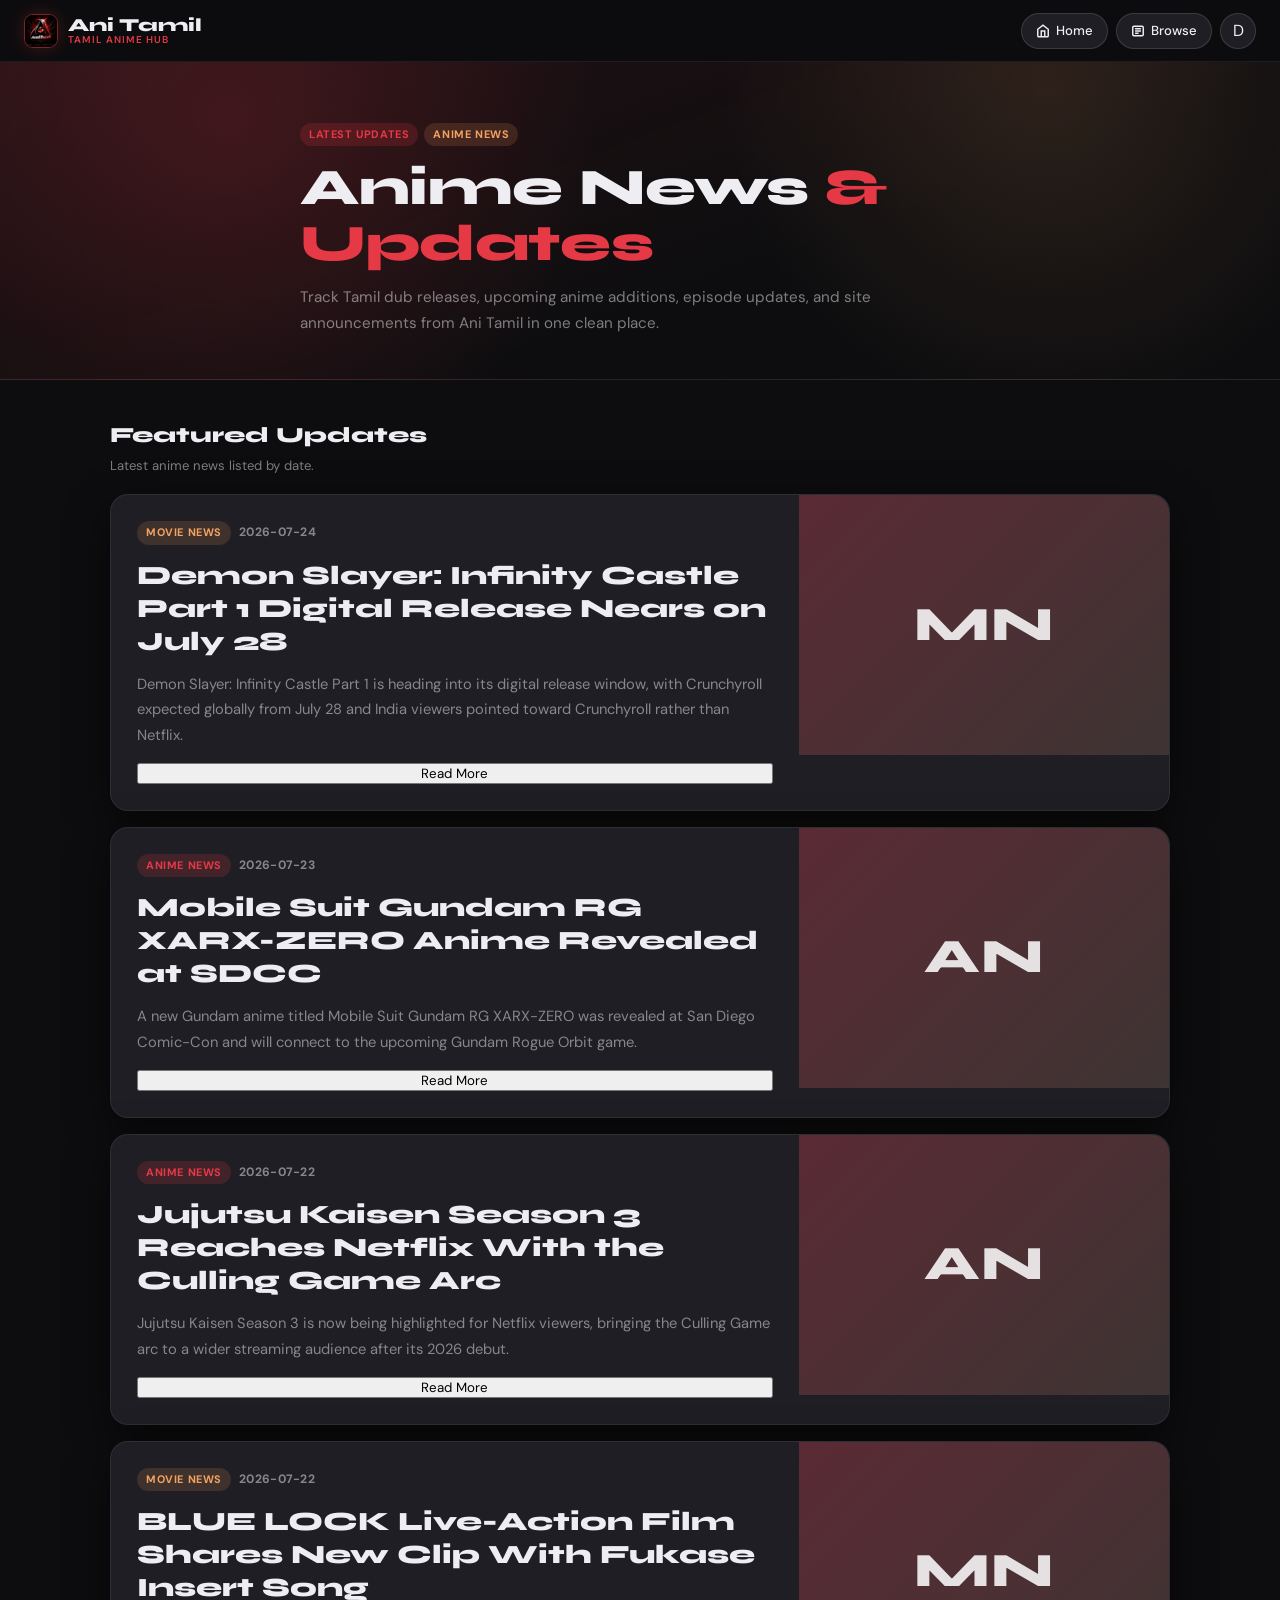
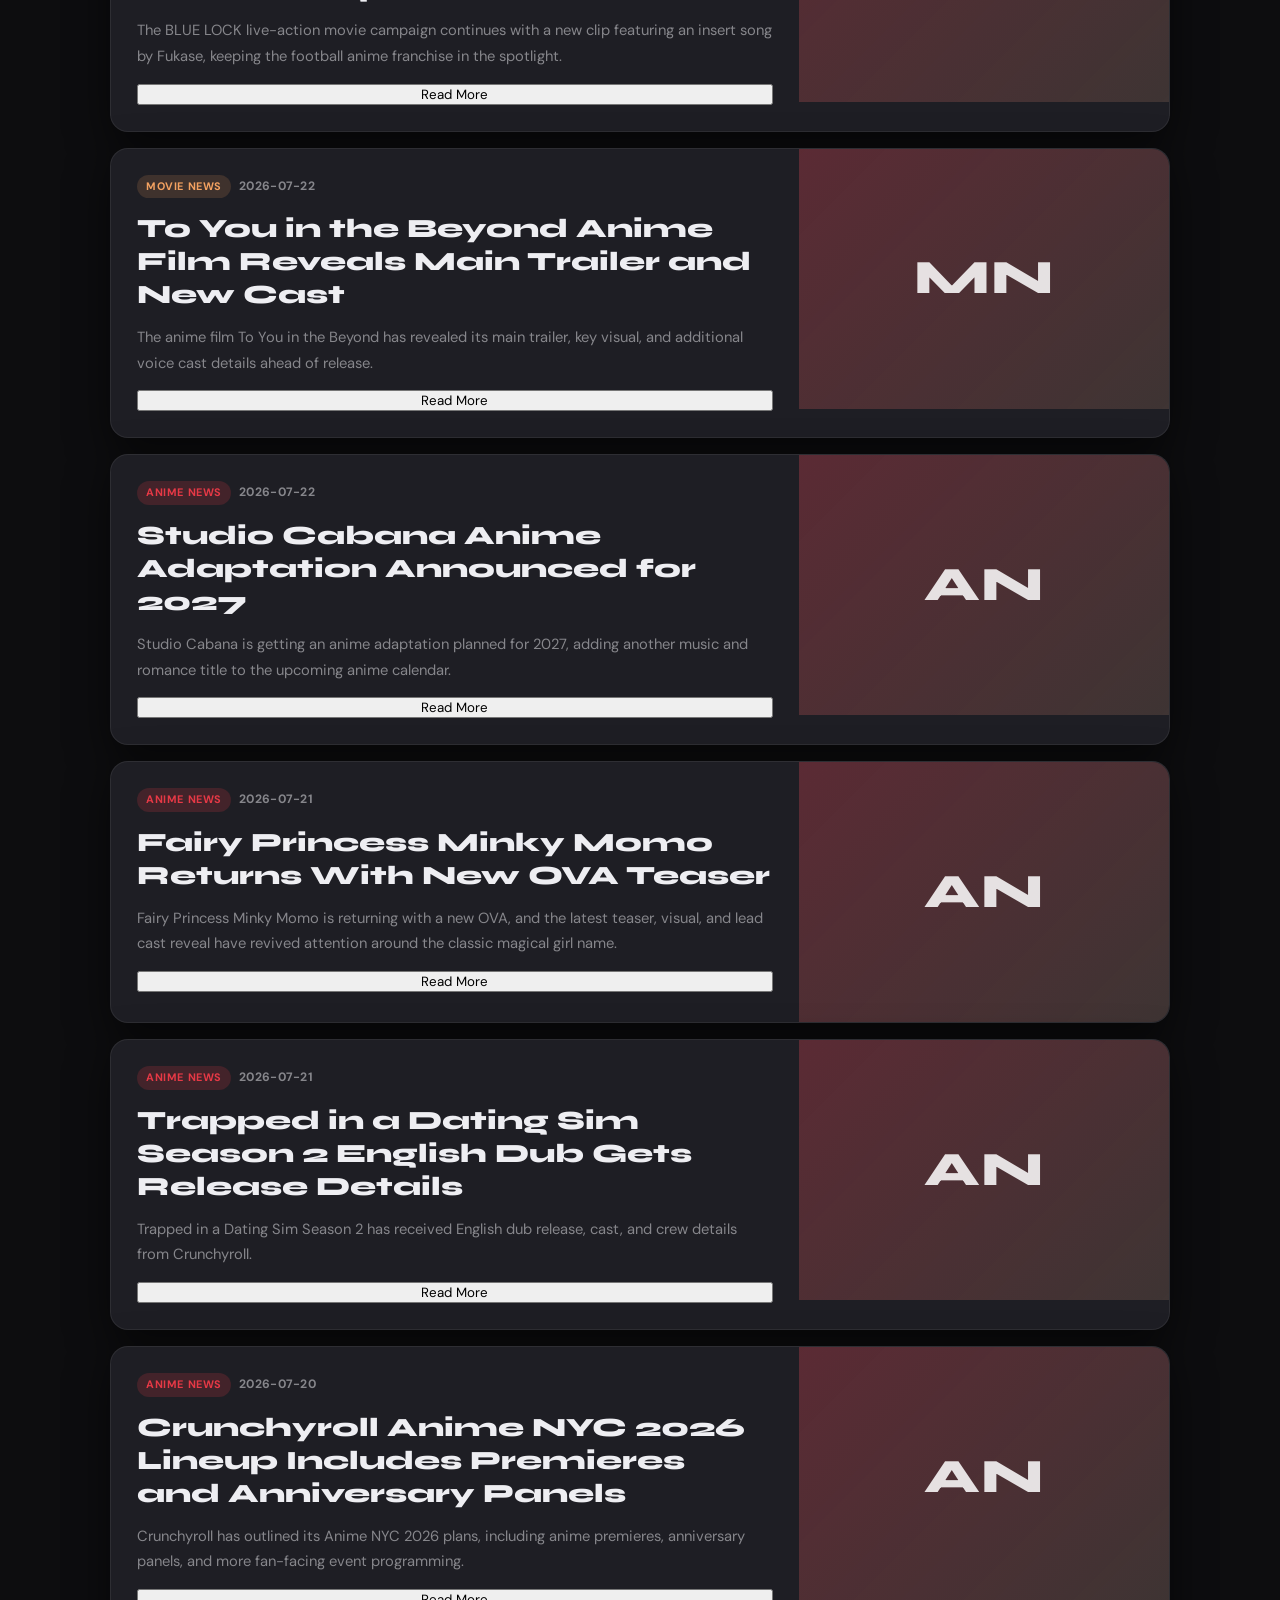
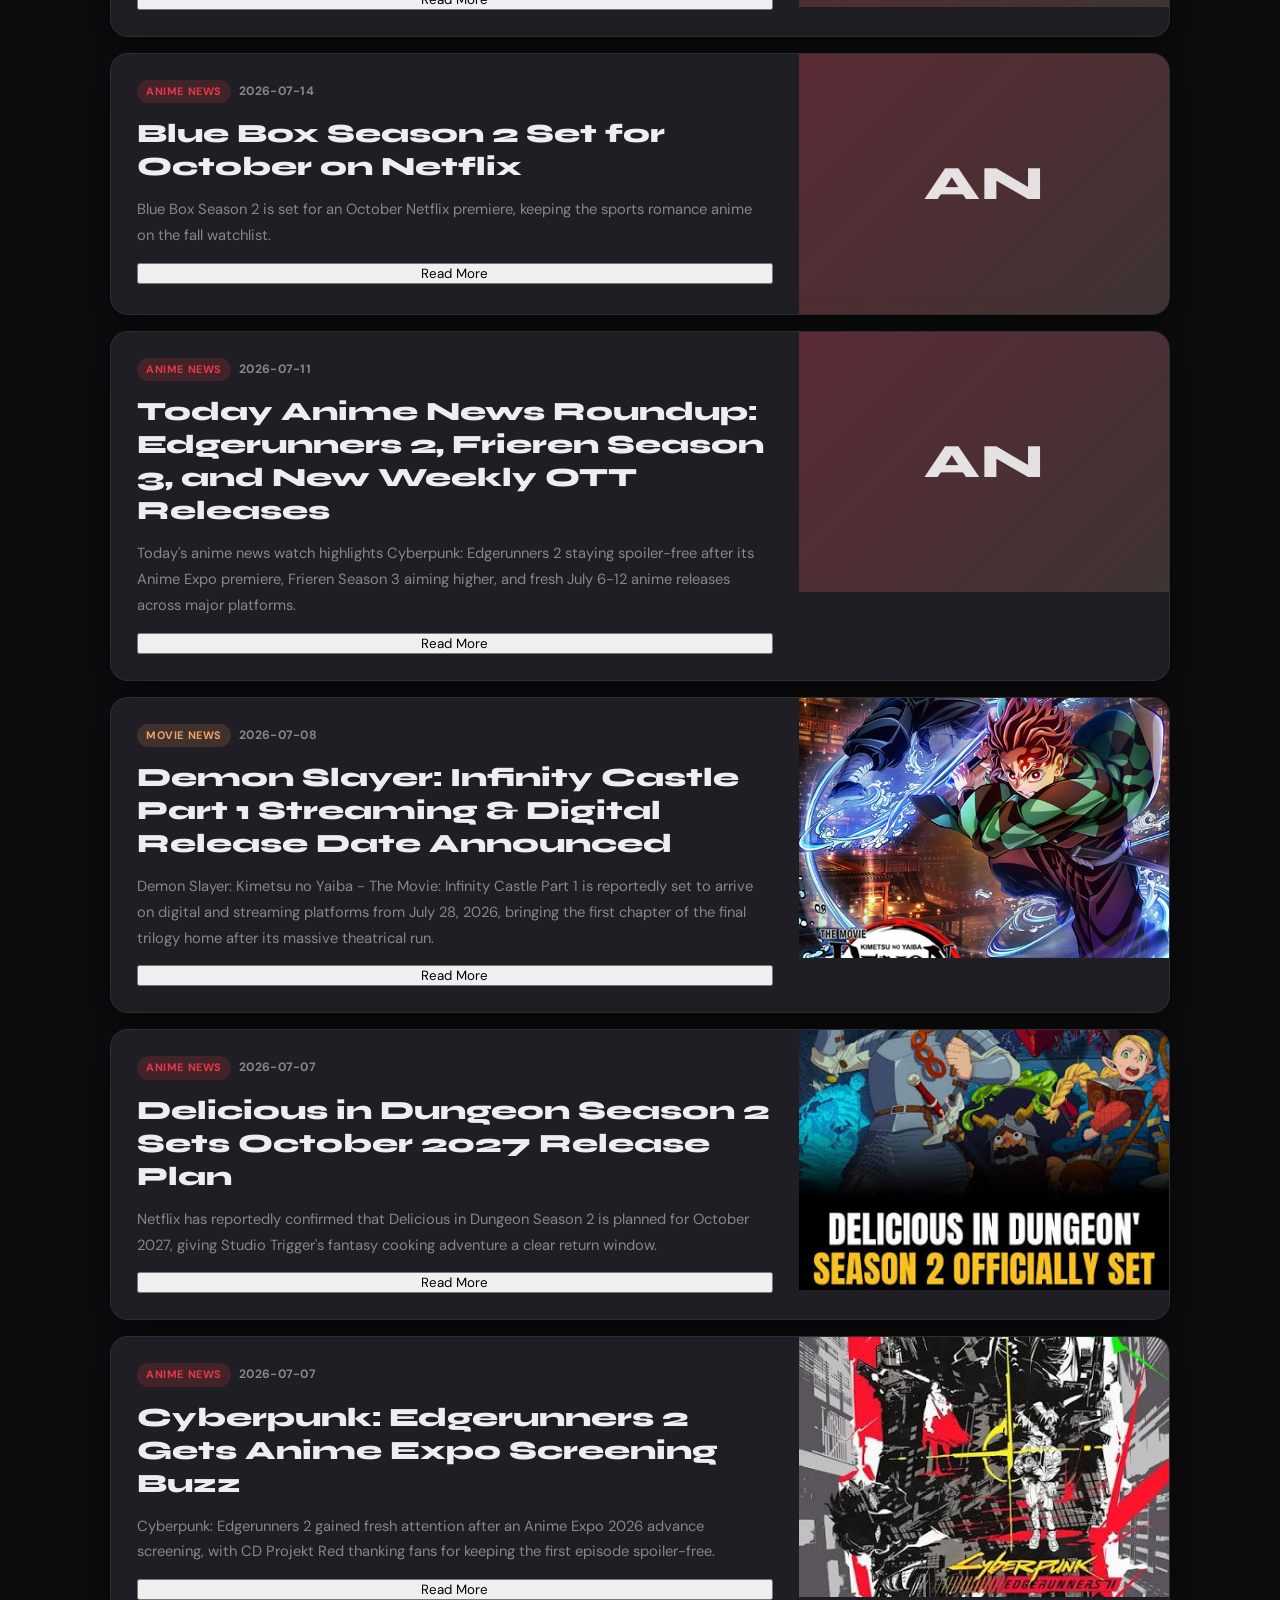
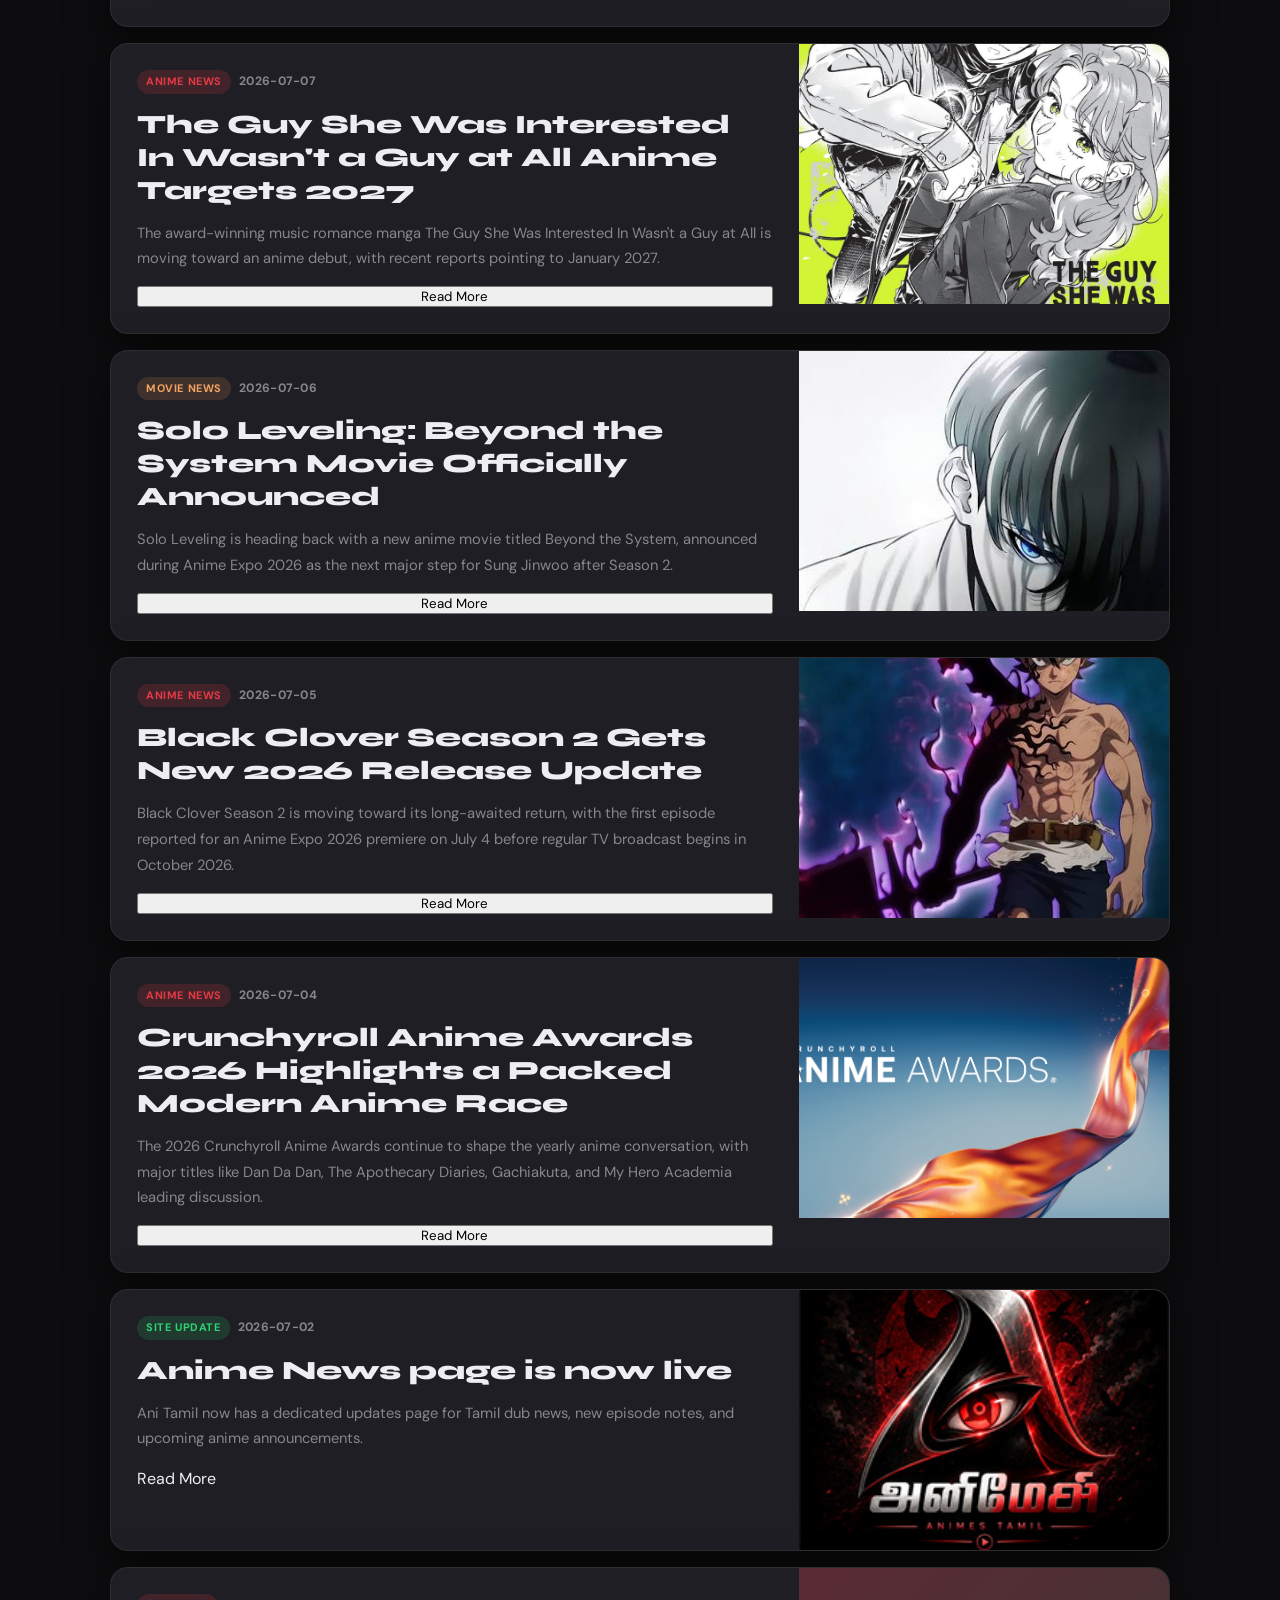
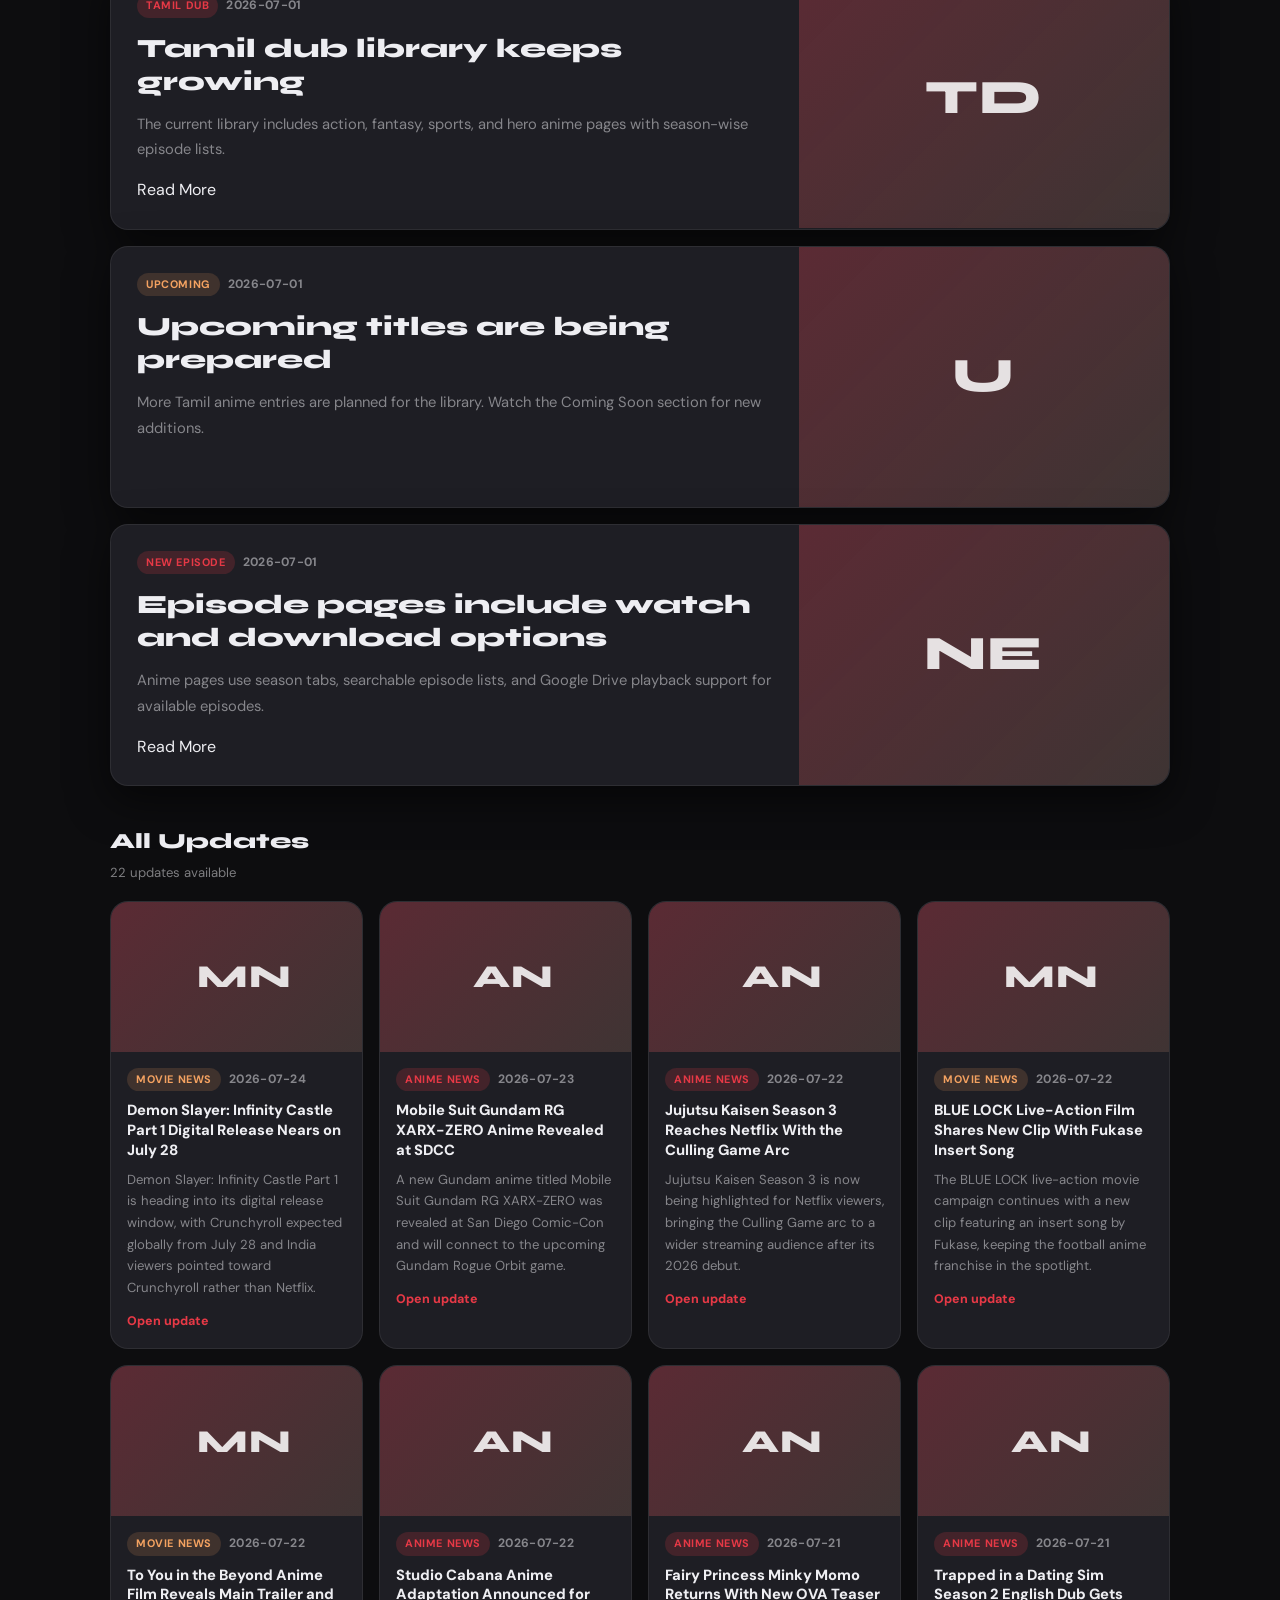
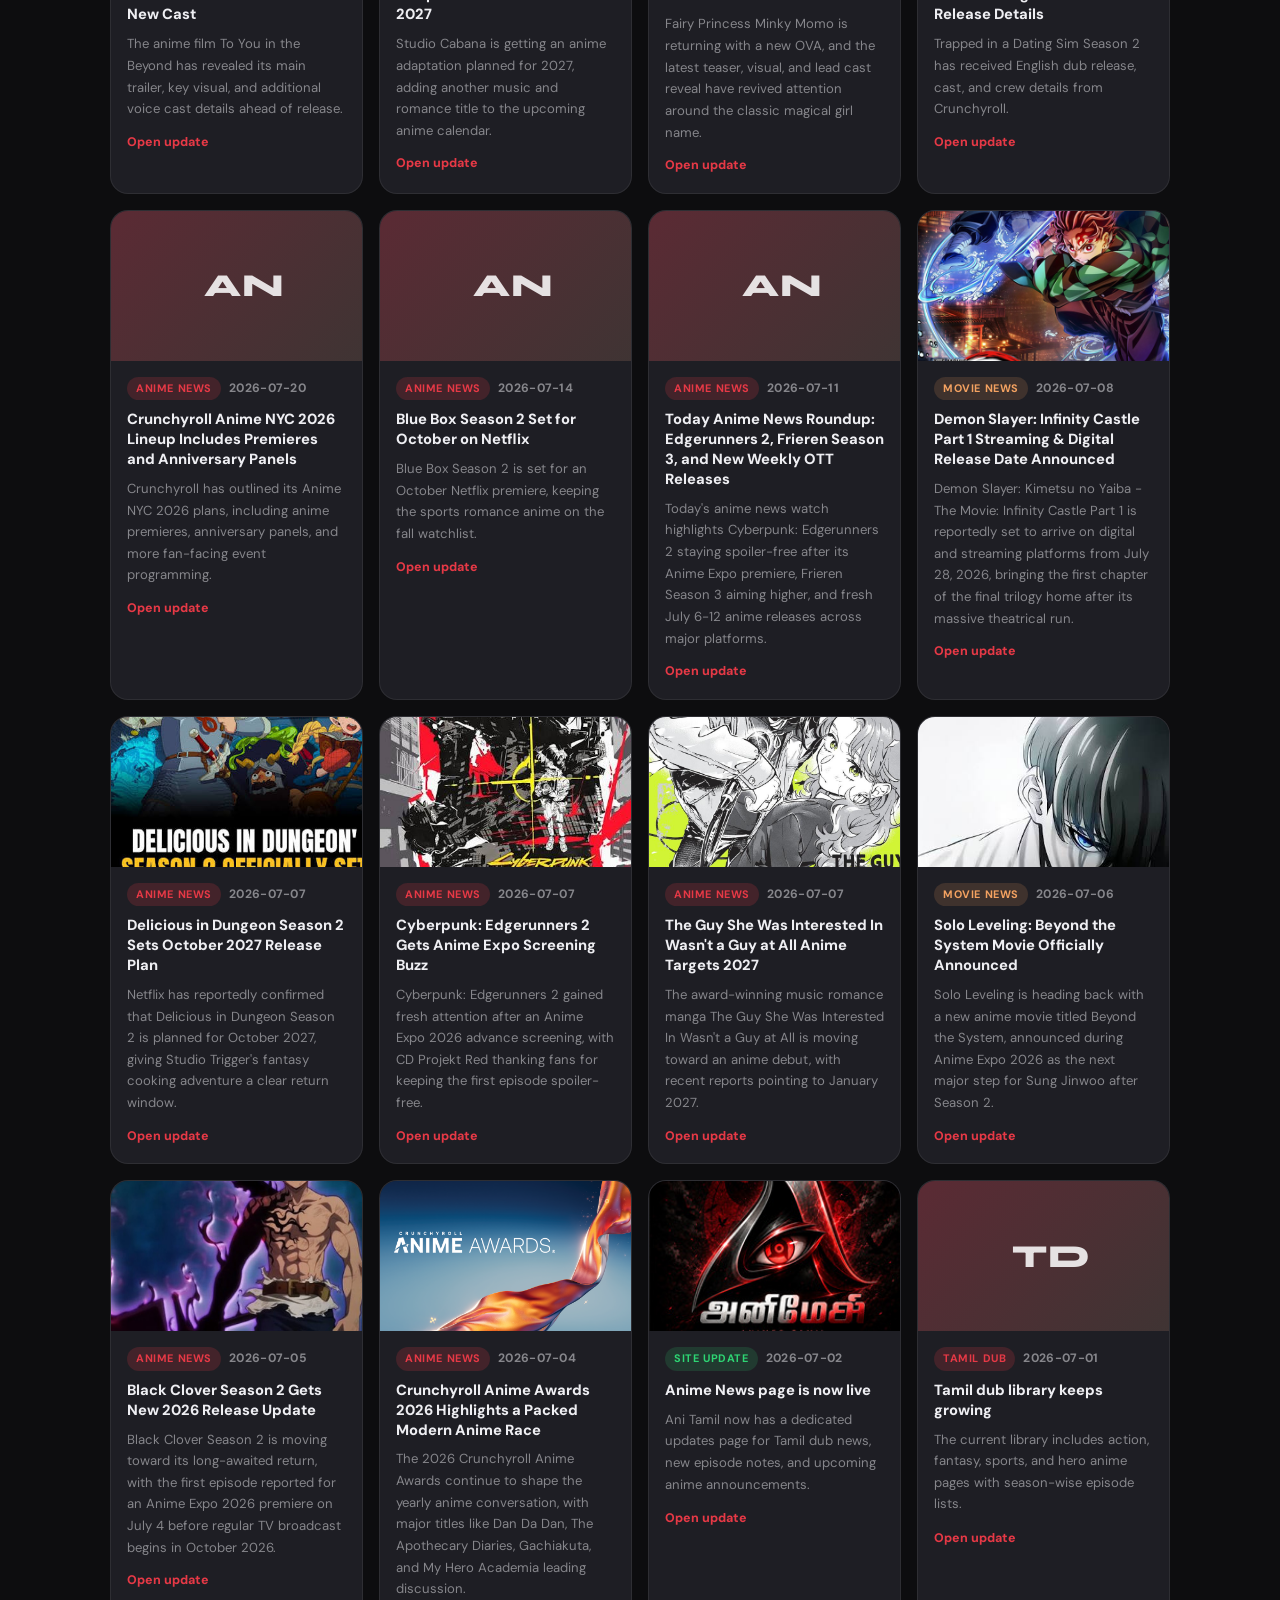
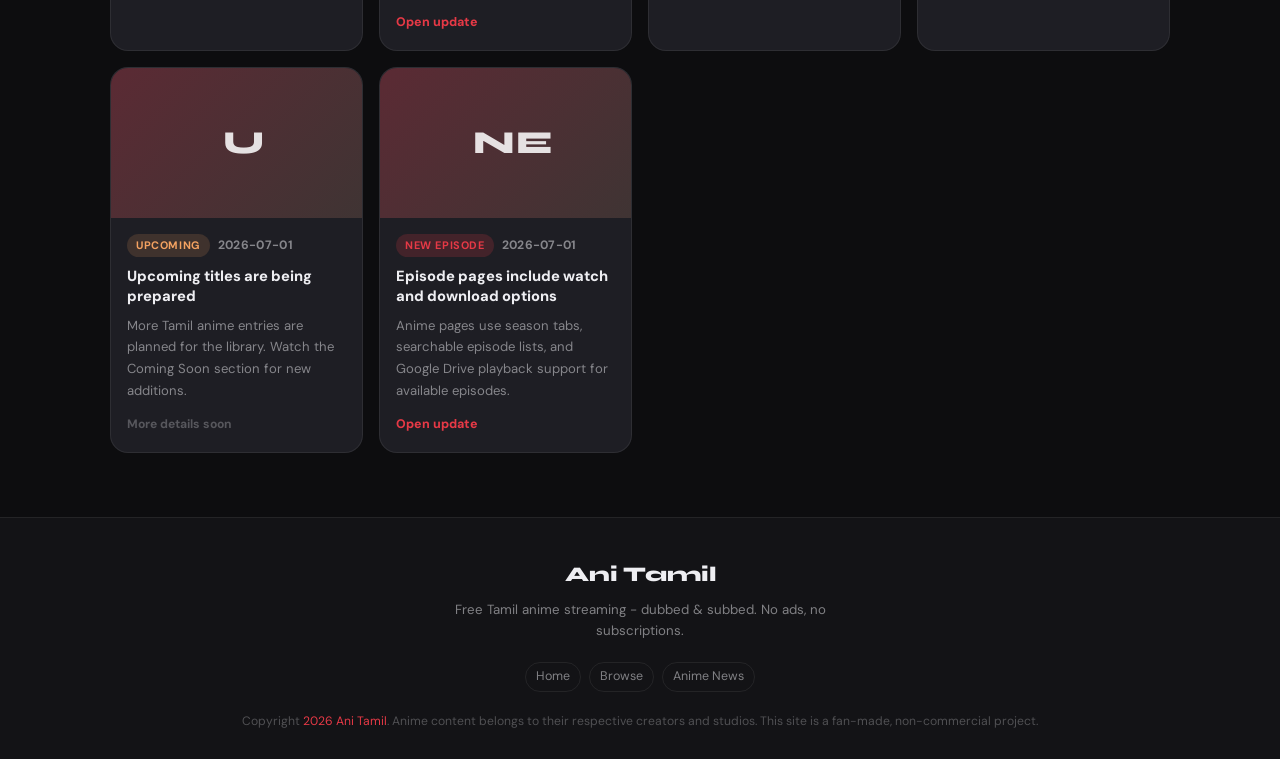
==== commit a60be391: "news implementation" ====
--- a/ANIMES-NEWS.html
+++ b/ANIMES-NEWS.html
@@ -99,6 +99,293 @@
 
 <script>
 const NEWS_ITEMS = [
+  {
+    title: 'Demon Slayer: Infinity Castle Part 1 Digital Release Nears on July 28',
+    date: '2026-07-24',
+    category: 'Movie News',
+    summary: 'Demon Slayer: Infinity Castle Part 1 is heading into its digital release window, with Crunchyroll expected globally from July 28 and India viewers pointed toward Crunchyroll rather than Netflix.',
+    link: '#demon-slayer-infinity-castle-july-28-digital-release',
+    article: {
+      eyebrow: 'Demon Slayer OTT Update',
+      title: 'Demon Slayer: Infinity Castle Part 1 Digital Release Nears on July 28',
+      intro: 'Demon Slayer fans now have a clear home-viewing date to watch for. The first Infinity Castle movie is expected to begin its digital rollout on July 28, 2026, after its theatrical run made it one of the biggest anime movie events of the year.',
+      details: [
+        'The latest India-focused streaming reports say the movie will be available globally on Crunchyroll from July 28, while digital purchase options are expected through services such as Prime Video and Apple TV. Netflix availability is limited to selected Asian markets, and Netflix India is not listed for this release.',
+        'Infinity Castle Part 1 continues directly after the Hashira Training Arc, moving Tanjiro and the Demon Slayer Corps into Muzan Kibutsuji\'s shifting fortress. For Tamil anime fans, this is the key anime movie to track at the end of July because it finally makes the new chapter easier to watch from home.',
+        'Viewers planning a rewatch should finish the latest TV season first. The film is not a side story; it is the opening part of Demon Slayer\'s final battle arc and sets up the rest of the trilogy.'
+      ],
+      facts: [
+        ['Digital date', 'July 28, 2026'],
+        ['Main platform', 'Crunchyroll'],
+        ['India note', 'Netflix India not listed'],
+        ['Purchase options', 'Prime Video and Apple TV expected'],
+        ['Story arc', 'Infinity Castle']
+      ],
+      note: 'Platform availability can vary by country, so check your local Crunchyroll and digital store listings on release day.'
+    }
+  },
+
+  {
+    title: 'Mobile Suit Gundam RG XARX-ZERO Anime Revealed at SDCC',
+    date: '2026-07-23',
+    category: 'Anime News',
+    summary: 'A new Gundam anime titled Mobile Suit Gundam RG XARX-ZERO was revealed at San Diego Comic-Con and will connect to the upcoming Gundam Rogue Orbit game.',
+    link: '#mobile-suit-gundam-rg-xarx-zero-sdcc-reveal',
+    article: {
+      eyebrow: 'Gundam SDCC Reveal',
+      title: 'Mobile Suit Gundam RG XARX-ZERO Anime Revealed at SDCC',
+      intro: 'The Gundam franchise has a surprise new anime on the way. Mobile Suit Gundam RG XARX-ZERO was revealed during San Diego Comic-Con 2026 with a teaser trailer and a story connection to the upcoming Gundam Rogue Orbit game.',
+      details: [
+        'The anime is set around a new After Apocalypse timeline and follows Ray Azumi, a boy living on the Moon after humanity was forced away from Earth. The project is positioned as a story that arrives before the game in the timeline, giving the new Gundam setting a bigger multimedia push.',
+        'Kenji Kamiyama is attached as writer and director, which immediately makes the project more interesting for science fiction anime fans. His previous work includes The Ninth Jedi from Star Wars: Visions and The Lord of the Rings: The War of the Rohirrim.',
+        'Both the anime and Gundam Rogue Orbit are currently aimed at 2027, so fans should expect more trailers, mechanical designs, and character details as the release window gets closer.'
+      ],
+      facts: [
+        ['Title', 'Mobile Suit Gundam RG XARX-ZERO'],
+        ['Reveal event', 'San Diego Comic-Con 2026'],
+        ['Timeline', 'After Apocalypse'],
+        ['Main character', 'Ray Azumi'],
+        ['Release window', '2027']
+      ],
+      note: 'The anime is announced, but final release timing and streaming details still need official follow-up.'
+    }
+  },
+
+  {
+    title: 'Jujutsu Kaisen Season 3 Reaches Netflix With the Culling Game Arc',
+    date: '2026-07-22',
+    category: 'Anime News',
+    summary: 'Jujutsu Kaisen Season 3 is now being highlighted for Netflix viewers, bringing the Culling Game arc to a wider streaming audience after its 2026 debut.',
+    link: '#jujutsu-kaisen-season-3-netflix-culling-game',
+    article: {
+      eyebrow: 'Jujutsu Kaisen Streaming Update',
+      title: 'Jujutsu Kaisen Season 3 Reaches Netflix With the Culling Game Arc',
+      intro: 'Jujutsu Kaisen Season 3 is back in the news as the Culling Game arc reaches more streaming viewers through Netflix, while Crunchyroll continues to remain one of the main platforms for the series.',
+      details: [
+        'Season 3 adapts the Culling Game material, one of the manga\'s most chaotic and important arcs after the Shibuya Incident. Yuji, Megumi, and the wider sorcerer world are pushed into a deadly tournament-like system where alliances shift quickly and new threats appear.',
+        'The current streaming push matters because Jujutsu Kaisen remains one of the biggest modern anime titles for international fans. More Netflix availability means casual viewers who missed the original broadcast window have another easy way to catch up.',
+        'Fans should remember that platform catalogues differ by country. If the season is not visible in one region, Crunchyroll or local anime streaming partners may still carry it.'
+      ],
+      facts: [
+        ['Series', 'Jujutsu Kaisen Season 3'],
+        ['Arc', 'Culling Game'],
+        ['Streaming spotlight', 'Netflix'],
+        ['Other major platform', 'Crunchyroll'],
+        ['Genre', 'Supernatural action']
+      ],
+      note: 'Netflix release timing and language options can change by region, so check the local app listing for exact availability.'
+    }
+  },
+
+  {
+    title: 'BLUE LOCK Live-Action Film Shares New Clip With Fukase Insert Song',
+    date: '2026-07-22',
+    category: 'Movie News',
+    summary: 'The BLUE LOCK live-action movie campaign continues with a new clip featuring an insert song by Fukase, keeping the football anime franchise in the spotlight.',
+    link: '#blue-lock-live-action-film-new-clip-fukase-song',
+    article: {
+      eyebrow: 'BLUE LOCK Movie Update',
+      title: 'BLUE LOCK Live-Action Film Shares New Clip With Fukase Insert Song',
+      intro: 'BLUE LOCK is building more momentum for its live-action film with a newly released clip featuring an insert song by Fukase. The update keeps the franchise active beyond the anime and manga fanbase.',
+      details: [
+        'The new clip focuses attention on the film\'s energy, music, and competitive football tone. BLUE LOCK has always sold itself on ego, pressure, and intense player psychology, so the live-action version has the challenge of making that larger-than-life style feel sharp with real performers.',
+        'Fukase\'s music placement gives the film another hook for viewers who follow Japanese pop and rock artists as closely as anime adaptations. Music-driven promotion is especially useful for sports films because it can sell the emotion of rivalry quickly.',
+        'For Tamil fans who already follow the anime, this is worth tracking as a separate adaptation rather than a replacement for future animated BLUE LOCK content.'
+      ],
+      facts: [
+        ['Project', 'BLUE LOCK live-action film'],
+        ['Update', 'New clip released'],
+        ['Music spotlight', 'Fukase insert song'],
+        ['Source', 'Football manga and anime'],
+        ['Format', 'Live-action movie']
+      ],
+      note: 'Regional theatrical and streaming details may differ, so final local availability should be checked closer to release.'
+    }
+  },
+
+  {
+    title: 'To You in the Beyond Anime Film Reveals Main Trailer and New Cast',
+    date: '2026-07-22',
+    category: 'Movie News',
+    summary: 'The anime film To You in the Beyond has revealed its main trailer, key visual, and additional voice cast details ahead of release.',
+    link: '#to-you-in-the-beyond-main-trailer-cast',
+    article: {
+      eyebrow: 'Anime Film Trailer',
+      title: 'To You in the Beyond Anime Film Reveals Main Trailer and New Cast',
+      intro: 'To You in the Beyond has moved into a bigger promotional stage with its main trailer, a new visual, and additional cast details now revealed.',
+      details: [
+        'The main trailer is important because it gives viewers their clearest look yet at the film\'s tone, animation, and emotional direction. For original or lesser-known anime films, a strong trailer often decides whether fans add it to their watchlist.',
+        'The new cast announcement also helps frame the movie\'s character focus. Voice casting can be a major draw in anime films, especially when familiar performers join a project that is still introducing its world to viewers.',
+        'Anime movie fans should keep an eye on further distribution updates, especially international festival screenings, theatrical plans, or later streaming announcements.'
+      ],
+      facts: [
+        ['Title', 'To You in the Beyond'],
+        ['Update', 'Main trailer revealed'],
+        ['Also revealed', 'Visual and new voice cast'],
+        ['Format', 'Anime film'],
+        ['Watch point', 'International release details']
+      ],
+      note: 'The trailer and cast update are confirmed news, while wider release availability may be announced later.'
+    }
+  },
+
+  {
+    title: 'Studio Cabana Anime Adaptation Announced for 2027',
+    date: '2026-07-22',
+    category: 'Anime News',
+    summary: 'Studio Cabana is getting an anime adaptation planned for 2027, adding another music and romance title to the upcoming anime calendar.',
+    link: '#studio-cabana-anime-adaptation-2027',
+    article: {
+      eyebrow: 'New Anime Adaptation',
+      title: 'Studio Cabana Anime Adaptation Announced for 2027',
+      intro: 'Studio Cabana is officially heading to anime, with the adaptation now planned for 2027. The announcement adds another music-flavoured romance drama to the future anime lineup.',
+      details: [
+        'The original story is known for its focus on youth, music, complicated feelings, and emotional distance between characters. That makes it a good fit for anime if the production can capture both the performance scenes and the quieter character moments.',
+        'A 2027 window gives the project time to reveal its studio, staff, cast, music approach, and first promotional video. Those details will matter a lot because music romance anime often depends on atmosphere as much as plot.',
+        'Fans of character-led school stories should keep Studio Cabana on their long-term watchlist, especially if they enjoy romance anime that uses music as more than background decoration.'
+      ],
+      facts: [
+        ['Series', 'Studio Cabana'],
+        ['Format', 'TV anime adaptation'],
+        ['Release window', '2027'],
+        ['Genre focus', 'Music romance drama'],
+        ['Next expected news', 'Staff, cast, and trailer']
+      ],
+      note: 'The adaptation and 2027 plan are announced, but exact broadcast and streaming details are still pending.'
+    }
+  },
+
+  {
+    title: 'Fairy Princess Minky Momo Returns With New OVA Teaser',
+    date: '2026-07-21',
+    category: 'Anime News',
+    summary: 'Fairy Princess Minky Momo is returning with a new OVA, and the latest teaser, visual, and lead cast reveal have revived attention around the classic magical girl name.',
+    link: '#fairy-princess-minky-momo-new-ova-teaser',
+    article: {
+      eyebrow: 'Classic Anime Return',
+      title: 'Fairy Princess Minky Momo Returns With New OVA Teaser',
+      intro: 'Fairy Princess Minky Momo is back in the news with a new OVA teaser, fresh visual, and lead cast reveal. For magical girl fans, this is a notable return of a classic name.',
+      details: [
+        'Minky Momo has a long history in the magical girl genre, so a new OVA naturally attracts older fans and newer viewers curious about vintage anime revivals. The teaser gives the project its first modern promotional push.',
+        'The lead cast reveal helps establish how this new version wants to sound and feel. Revivals like this usually need to balance nostalgia with a style that can reach today\'s anime audience.',
+        'The project is especially interesting because magical girl anime has been going through a renewed wave of appreciation. A familiar classic returning in OVA form could work well as both a tribute and a fresh entry point.'
+      ],
+      facts: [
+        ['Series', 'Fairy Princess Minky Momo'],
+        ['Project type', 'New OVA'],
+        ['Update', 'Teaser and visual released'],
+        ['Also revealed', 'Lead cast'],
+        ['Genre', 'Magical girl']
+      ],
+      note: 'Watch for the official release date and distribution platform before planning where to view it.'
+    }
+  },
+
+  {
+    title: 'Trapped in a Dating Sim Season 2 English Dub Gets Release Details',
+    date: '2026-07-21',
+    category: 'Anime News',
+    summary: 'Trapped in a Dating Sim Season 2 has received English dub release, cast, and crew details from Crunchyroll.',
+    link: '#trapped-in-a-dating-sim-season-2-english-dub',
+    article: {
+      eyebrow: 'English Dub Update',
+      title: 'Trapped in a Dating Sim Season 2 English Dub Gets Release Details',
+      intro: 'Trapped in a Dating Sim: The World of Otome Games is Tough for Mobs Season 2 has picked up fresh dub news, with Crunchyroll revealing the English release details, cast, and crew.',
+      details: [
+        'The dub update is useful for fans who prefer watching in English or who are waiting for the season to become easier to follow casually. Dub schedules often arrive after the subtitled broadcast begins, so this kind of announcement usually brings a second wave of attention to a show.',
+        'The series mixes isekai, otome-game parody, school politics, and mecha-flavoured action. Season 2 continuing in dub form means the franchise is still being supported for international audiences.',
+        'Tamil anime viewers who watch across different languages can use this as a reminder to check whether their preferred platform has added new audio or subtitle options.'
+      ],
+      facts: [
+        ['Series', 'Trapped in a Dating Sim Season 2'],
+        ['Update', 'English dub details'],
+        ['Platform', 'Crunchyroll'],
+        ['Details revealed', 'Release date, cast, and crew'],
+        ['Genre', 'Isekai comedy']
+      ],
+      note: 'Dub availability may vary by region and subscription plan.'
+    }
+  },
+
+  {
+    title: 'Crunchyroll Anime NYC 2026 Lineup Includes Premieres and Anniversary Panels',
+    date: '2026-07-20',
+    category: 'Anime News',
+    summary: 'Crunchyroll has outlined its Anime NYC 2026 plans, including anime premieres, anniversary panels, and more fan-facing event programming.',
+    link: '#crunchyroll-anime-nyc-2026-lineup',
+    article: {
+      eyebrow: 'Anime NYC Update',
+      title: 'Crunchyroll Anime NYC 2026 Lineup Includes Premieres and Anniversary Panels',
+      intro: 'Crunchyroll is heading to Anime NYC 2026 with a slate of premieres, anniversary panels, and event programming that should give fans another batch of late-summer anime updates.',
+      details: [
+        'Anime NYC has become an important event for North American anime announcements, especially after Anime Expo starts the summer news cycle. Crunchyroll\'s presence means fans can expect platform-focused updates, screenings, and celebration panels.',
+        'Premiere events are especially useful because they often point to what Crunchyroll wants to highlight for the next season. Anniversary panels can also revive interest in older favourites while setting up merch, home video, or streaming promotions.',
+        'For viewers outside the event, the main thing is to watch Crunchyroll News and official social channels during the convention window for trailers, dates, and streaming confirmations.'
+      ],
+      facts: [
+        ['Event', 'Anime NYC 2026'],
+        ['Company', 'Crunchyroll'],
+        ['Programming', 'Premieres and anniversary panels'],
+        ['News type', 'Event lineup'],
+        ['Best place to track', 'Crunchyroll News']
+      ],
+      note: 'Panel details can change before the event, so use the final Anime NYC and Crunchyroll schedules for exact times.'
+    }
+  },
+
+  {
+    title: 'Blue Box Season 2 Set for October on Netflix',
+    date: '2026-07-14',
+    category: 'Anime News',
+    summary: 'Blue Box Season 2 is set for an October Netflix premiere, keeping the sports romance anime on the fall watchlist.',
+    link: '#blue-box-season-2-october-netflix',
+    article: {
+      eyebrow: 'Netflix Anime Update',
+      title: 'Blue Box Season 2 Set for October on Netflix',
+      intro: 'Blue Box Season 2 is now lined up for an October premiere on Netflix, giving fans of sports romance anime a clear fall release window to follow.',
+      details: [
+        'The series blends school sports, romance, and quiet character growth through Taiki and Chinatsu\'s lives. Season 2 is expected to continue that balance of competitive ambition and slow emotional development.',
+        'The October Netflix window is important because Blue Box works well for viewers who want something gentler than battle shonen but still driven by goals, practice, and rivalry. It sits comfortably between romance drama and sports anime.',
+        'Fans should watch for an exact day, trailer updates, and language availability closer to October. Netflix anime releases can differ slightly by territory.'
+      ],
+      facts: [
+        ['Series', 'Blue Box Season 2'],
+        ['Release window', 'October 2026'],
+        ['Platform', 'Netflix'],
+        ['Genre', 'Sports romance'],
+        ['Next expected detail', 'Exact premiere date']
+      ],
+      note: 'October is the current release window; exact launch time may be confirmed later by Netflix.'
+    }
+  },
+
+  {
+    title: 'Today Anime News Roundup: Edgerunners 2, Frieren Season 3, and New Weekly OTT Releases',
+    date: '2026-07-11',
+    category: 'Anime News',
+    summary: 'Today\'s anime news watch highlights Cyberpunk: Edgerunners 2 staying spoiler-free after its Anime Expo premiere, Frieren Season 3 aiming higher, and fresh July 6-12 anime releases across major platforms.',
+    link: '#today-anime-news-roundup-july-11-2026',
+    article: {
+      eyebrow: 'Today Anime News',
+      title: 'Today Anime News Roundup: Edgerunners 2, Frieren Season 3, and This Week\'s OTT Anime Releases',
+      intro: 'The July 11 anime news cycle is still riding the Anime Expo 2026 wave, with Cyberpunk: Edgerunners 2, Frieren: Beyond Journey\'s End Season 3, and this week\'s new streaming releases leading the conversation for anime fans.',
+      details: [
+        'Cyberpunk: Edgerunners 2 remains one of the biggest post-Anime Expo talking points. CD Projekt Red thanked around 6,000 advance-screening viewers for keeping the first episode spoiler-free after its Los Angeles premiere, which is rare for a major anime preview in the current leak-heavy fan space.',
+        'Frieren: Beyond Journey\'s End Season 3 also picked up fresh attention after director Tomoya Kitagawa said the team wants the new season to surpass the first two. The season is reported to adapt the Golden Land arc, with Frieren, Fern, and Stark moving toward a darker and more emotional stretch of the story.',
+        'For viewers looking for something to watch immediately, the July 6-12 OTT release slate includes new anime across Netflix, Prime Video, and Crunchyroll. Thunder 3 and Tomb Raider King are among the weekly titles being highlighted for fans tracking fresh seasonal arrivals.',
+        'Another music-focused update worth watching is The Guy She Was Interested In Wasn\'t a Guy at All. The upcoming January 2027 anime continues to draw buzz because of its rock-music identity, including attention around Nirvana\'s Breed being connected to the adaptation.'
+      ],
+      facts: [
+        ['Checked date', 'July 11, 2026'],
+        ['Big sequel buzz', 'Cyberpunk: Edgerunners 2'],
+        ['Fantasy update', 'Frieren Season 3'],
+        ['Weekly watchlist', 'July 6-12 OTT anime releases'],
+        ['Music anime spotlight', 'The Guy She Was Interested In Wasn\'t a Guy at All']
+      ],
+      note: 'This is a news roundup based on current reports checked on July 11, 2026. Release dates and platform availability can still change by region.'
+    }
+  },
+
   {
     title: 'Demon Slayer: Infinity Castle Part 1 Streaming & Digital Release Date Announced',
     date: '2026-07-08',
